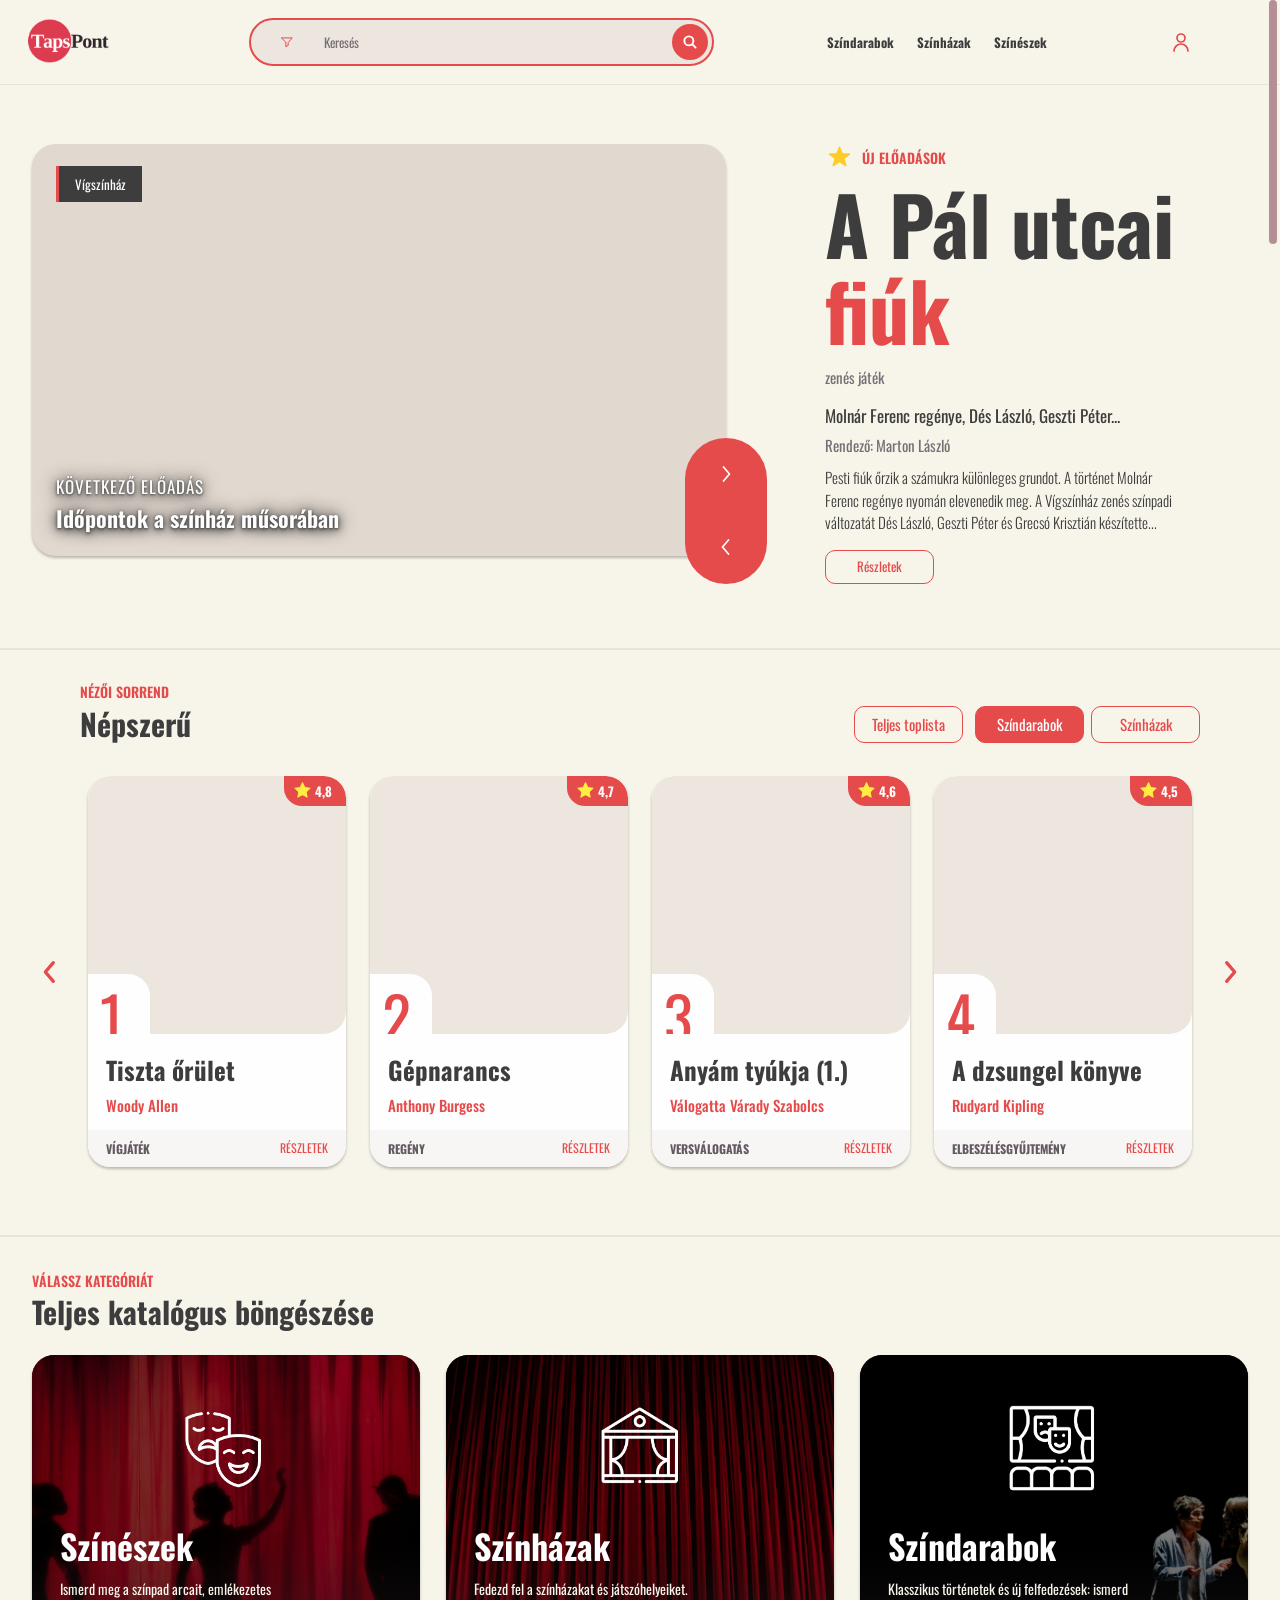
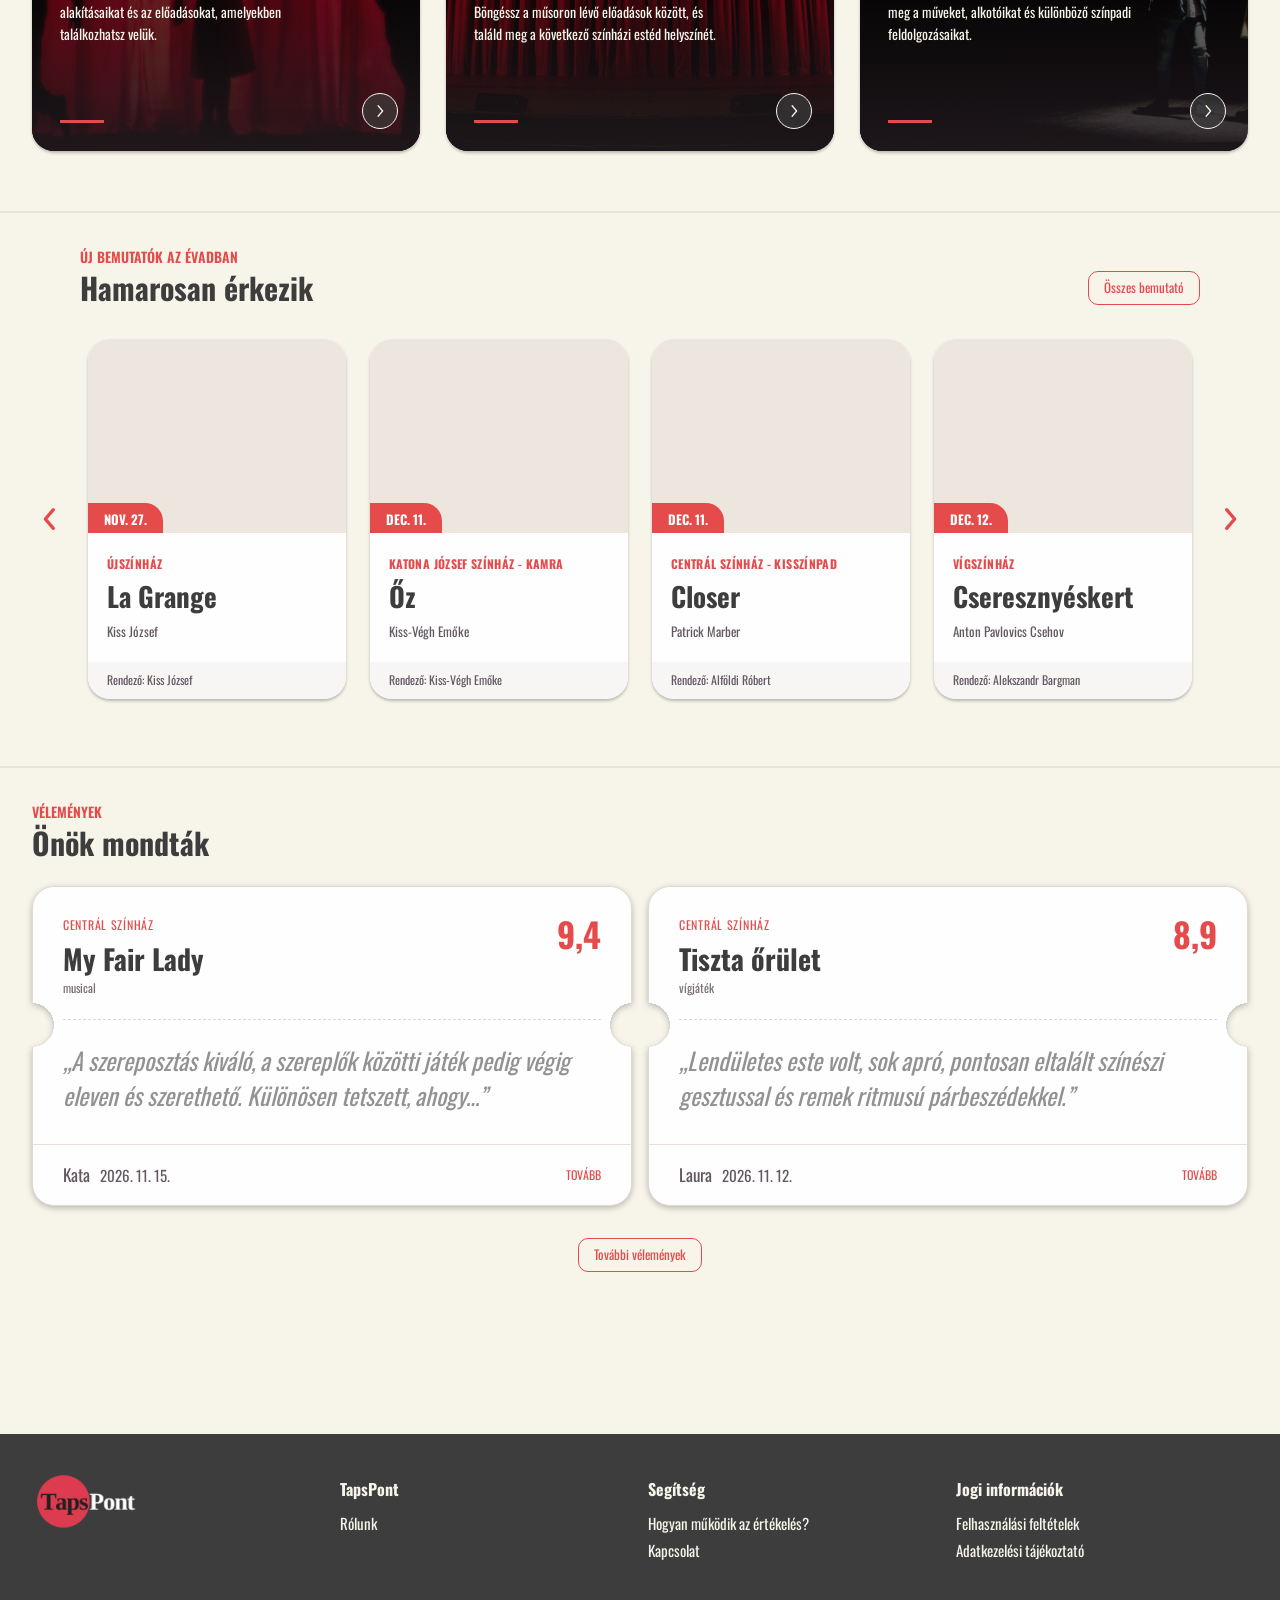
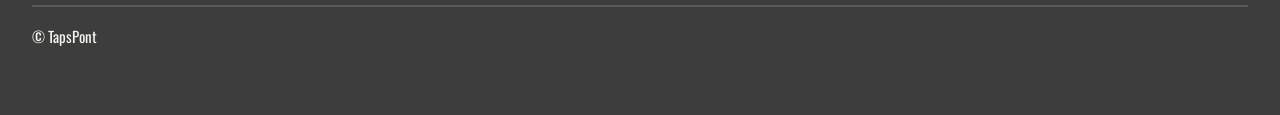
==== index.html @ 6cb2b215 "Fekvő tabletes főoldal javítása" ====
<!doctype html>
<html lang="hu">
<head>
  <link rel="icon" href="logo/favicon.ico" sizes="any">
  <meta charset="utf-8">
  <meta name="viewport" content="width=device-width, initial-scale=1">
  <title>TapsPont</title>
  <link rel="preconnect" href="https://fonts.googleapis.com">
  <link rel="preconnect" href="https://fonts.gstatic.com" crossorigin>
  <link rel="stylesheet" href="https://fonts.googleapis.com/css2?family=Overpass:wght@300;400;600;700&amp;family=Overpass+Mono:wght@300;400;500;700&amp;family=Tinos:ital,wght@0,400;0,700;1,400&amp;display=swap">
  <link rel="stylesheet" href="tapspont.css">
  <style>
    .frame { background: var(--placeholder); border: 1px solid var(--border); border-radius: 21px; }
    .frame:has(img) { overflow: hidden; }
    .frame img { display: block; width: 100%; height: 100%; object-fit: cover; }
    .rank-picture img, .hero-media .frame img { position: absolute; inset: 0; }
    .logo-frame { background: #fff; }
    .logo-frame img { object-fit: contain; padding: 12%; }
    .hero { width: min(1300px, calc(100% - 64px)); padding: clamp(28px, 4.6vw, 66px) 0 clamp(44px, 5vw, 68px); }
    .hero-grid { display: grid; grid-template-columns: minmax(0, 1.9fr) minmax(380px, 1fr); gap: clamp(54px, 7vw, 98px); align-items: start; }
    @media (min-width: 1260px) {
      .hero-grid { padding-right: 72px; }
    }
    .hero-media { position: relative; }
    .hero-media .frame { position: relative; aspect-ratio: 1.74; background: #e1d8cf; border: 0; border-radius: 24px; }
    .hero-controls { position: absolute; z-index: 1; right: 0; bottom: -28px; transform: translateX(50%); display: grid; width: clamp(54px, 6vw, 86px); border-radius: 999px; overflow: hidden; background: var(--red); }
    .hero-controls button { display: grid; place-items: center; min-height: clamp(44px, 6vw, 73px); padding: 0; border: 0; background: transparent; color: white; }
    .hero-controls button:is(:hover, :focus-visible) { background: #0002; }
    .hero-controls button:focus-visible { outline-offset: -5px; outline-color: white; }
    .feature { display: flex; align-items: flex-start; flex-direction: column; text-align: left; }
    .feature-copy-stack { display: grid; width: 100%; }
    .feature-copy { grid-area: 1 / 1; visibility: hidden; }
    .feature-copy[data-active] { visibility: visible; }
    .feature-label { color: var(--red); font-size: 15px; font-weight: 400; text-transform: uppercase; }
    .feature h1 { margin: 10px 0 16px; font: 700 80px/.98 var(--serif); overflow-wrap: anywhere; }
    .feature h1 span { display: block; color: var(--red); }
    .feature-date { margin-top: 4px; font-size: 21px; }
    .feature-author { margin: 18px 0 12px; font-size: 17px; }
    .feature .btn { margin-top: 22px; }
    main > .block { border-top: 2px solid var(--rule); padding-top: 66px; margin-top: 126px; }
    main > .block:first-child { margin-top: 0; padding-top: 34px; }
    .section-head { display: flex; align-items: center; justify-content: space-between; gap: 12px; margin-bottom: 22px; }
    .section-head h2 { color: var(--red); font: 700 30px/1.15 var(--mono); }
    .rankings .section-head { margin-bottom: 8px; }
    .ranking-meta { display: flex; align-items: center; justify-content: space-between; flex-wrap: wrap; gap: 8px 16px; margin-bottom: 12px; }
    .ranking-note { font: 300 15px/1.4 "Overpass", sans-serif; }
    .rank-controls { display: flex; flex-wrap: wrap; gap: 7px; margin-bottom: 16px; }
    .rank-controls .btn { min-height: 38px; padding-inline: 18px; color: #3D3D3D; background: transparent; font-size: 15px; }
    .rank-controls .btn:hover { background: #f9dce1; }
    .rank-controls .btn[aria-pressed="true"] { background: var(--red); color: #fff; }
    .rank-carousel, .premiere-carousel { --visible-slides: 4; --slide-gap: 24px; --slide-size: calc((100cqi - 3 * var(--slide-gap)) / 4); }
    .rank-list { list-style: none; padding: 0; }
    .listing-card { position: relative; flex: 0 0 var(--slide-size); display: flex; flex-direction: column; min-width: 0; min-height: calc(var(--slide-size) * 4 / 3 + 230px); border-radius: var(--card-radius); background: var(--white); overflow: hidden; overflow-wrap: anywhere; }
    .rank-cover { position: relative; width: 100%; aspect-ratio: 3 / 4; }
    .rank-picture { position: absolute; inset: 0; overflow: hidden; border: 0; border-radius: var(--card-radius); }
    .rank-picture.logo-frame img { bottom: auto; height: 72%; padding: 12%; }
    /* A cím hivatkozása a teljes kártyán elérhető. */
    .listing-card .listing-title a::after { content: ""; position: absolute; inset: 0; z-index: 1; border-radius: inherit; }
    .listing-card .listing-detail { position: relative; z-index: 2; }
    .rank-carousel .slide-viewport, .premiere-carousel .slide-viewport { padding: 8px; }
    .listing-card:focus-within { outline: 2px solid var(--ink); outline-offset: -3px; }
    @media (prefers-reduced-motion: no-preference) {
      .listing-card { transition: transform 180ms ease; }
      .listing-card:focus-within { transform: scale(1.02); }
      .listing-card .frame img { transition: transform 800ms cubic-bezier(.2,.65,.3,1); }
      .listing-card:focus-within .frame img { transform: scale(1.04); }
    }
    @media (hover: hover) and (pointer: fine) and (prefers-reduced-motion: no-preference) {
      .listing-card:hover { transform: scale(1.02); }
      .listing-card:hover .frame img { transform: scale(1.04); }
    }
    .rank-card .order { position: absolute; bottom: 0; left: 0; display: grid; align-items: end; min-width: 92px; height: 90px; padding-inline: 12px; border-radius: 0 var(--card-radius) 0 0; background: var(--white); color: var(--red); font: 300 90px/1 var(--mono); }
    .rank-card .order-value { text-box: trim-both cap alphabetic; }
    @supports not (text-box: trim-both cap alphabetic) {
      .rank-card .order-value { transform: translateY(.22em); }
    }
    .listing-data { display: flex; flex-direction: column; flex: 1; gap: 4px; padding: 12px 17px 20px; }
    .listing-title { margin: 0 0 10px; font: 700 25px/1.12 var(--serif); }
    .listing-primary { color: var(--red); font: 700 15px/1.35 var(--mono); }
    .listing-secondary { color: var(--muted); font: 500 14px/1.4 var(--mono); }
    .listing-category { margin-top: auto; padding-top: 19px; color: var(--muted); font: 700 12px/1.3 var(--mono); text-transform: uppercase; }
    .review strong { font-size: 17px; line-height: 1.2; display: block; }
    .rank-card { min-height: 0; }
    .rank-card .rank-cover { aspect-ratio: 1; }
    .rank-card .listing-data { flex: none; padding-bottom: 16px; }
    .rank-card .listing-category { margin-top: 4px; padding-top: 0; }
    .rank-card .listing-secondary:empty { display: none; }
    .rank-carousel, .premiere-carousel { position: relative; }
    .side-navigation button { position: absolute; top: 50%; transform: translateY(-50%); z-index: 1; border: 0; background: transparent; color: var(--red); }
    .side-navigation .icon { width: 32px; height: 32px; }
    .side-navigation button:hover { color: var(--ink); }
    .side-navigation [data-slide="-1"] { right: calc(100% + 12px); }
    .side-navigation [data-slide="1"] { left: calc(100% + 12px); }
    @media (max-width: 1340px) {
      .rank-carousel, .premiere-carousel { padding-inline: 48px; }
      .side-navigation [data-slide="-1"] { left: 0; right: auto; }
      .side-navigation [data-slide="1"] { right: 0; left: auto; }
      .side-navigation button { width: 36px; height: 36px; }
    }
    .review-grid { display: grid; grid-template-columns: repeat(2, minmax(0, 1fr)); gap: 16px; }
    .review { display: grid; grid-template-columns: auto minmax(0, 1fr); align-items: start; gap: 20px; min-height: 128px; padding: 20px; }
    .review-avatar { width: clamp(42px, 5vw, 68px); aspect-ratio: 1; border-radius: 50%; }
    .review blockquote { margin: 0 0 16px; color: var(--ink); font: 700 25px/1.25 var(--serif); }
    .review strong { margin-bottom: 4px; }
    .review .text-link { display: inline-block; margin-top: 8px; }
    .review-more { display: flex; justify-content: center; margin-top: 20px; }
    .review-more[hidden] { display: none; }

    .premiere .listing-title { margin: 0 0 2px; font: 700 21px/1.2 var(--serif); }
    .topic-tiles { display: grid; grid-template-columns: repeat(3, minmax(0, 264px)); justify-content: center; gap: clamp(12px, 2vw, 28px); }
    .topic-tile { position: relative; display: flex; flex-direction: column; align-items: center; gap: 10px; min-width: 0; aspect-ratio: 1; padding: clamp(16px, 2.1vw, 28px) clamp(16px, 2.4vw, 32px); border-radius: 22px; background: var(--white); }
    .topic-tile:is(:hover, :focus-visible) { border-color: var(--red); text-decoration: none; }
    .topic-tile .topic-icon { flex: 0 0 auto; width: clamp(66px, 8vw, 110px); aspect-ratio: 1; object-fit: contain; filter: url(#topic-icon-red); }
    .topic-tile-label { text-align: center; font: 700 clamp(18px, 2vw, 24px)/1.2 var(--serif); }
    .topic-tile-description { align-self: stretch; color: var(--muted); font: 400 clamp(12px, 1.25vw, 14px)/1.4 var(--mono); }
    .topic-tile .topic-arrow { position: absolute; top: 14px; right: 14px; width: 24px; height: 24px; color: var(--red); }
    .filter-menu { position: fixed; inset: 0; margin: auto; width: min(490px, calc(100vw - 28px)); max-height: calc(100dvh - 28px); overflow: auto; padding: 22px; border: 1px solid var(--border); border-radius: var(--card-radius); background: var(--paper); color: var(--ink); box-shadow: 0 10px 36px #3D3D3D33; }
    .filter-menu::backdrop { background: #3D3D3D45; }
    .filter-menu h2 { margin-bottom: 16px; color: var(--red); font: 700 23px/1.2 var(--mono); }
    .filter-menu fieldset { margin: 0 0 15px; padding: 0; border: 0; }
    .filter-menu legend { padding: 0; margin-bottom: 8px; font-weight: 700; }
    .filter-options { display: flex; gap: 8px; flex-wrap: wrap; }
    .filter-options label { display: flex; align-items: center; gap: 5px; font-size: 13px; }
    .filter-menu input[type="radio"] { accent-color: var(--red); }
    .filter-fields { display: grid; grid-template-columns: repeat(2, minmax(0, 1fr)); gap: 12px; }
    .filter-fields label { display: grid; gap: 5px; font-size: 13px; }
    .filter-fields :is(select, input) { min-width: 0; width: 100%; padding: 8px; font: inherit; border: 1px solid var(--border); border-radius: 8px; background: var(--white); }
    .filter-actions { display: flex; flex-wrap: wrap; justify-content: flex-end; gap: 8px; margin-top: 16px; }
    .slide-viewport { container-type: inline-size; overflow: hidden; }
    .slide-track { display: flex; gap: var(--slide-gap); }
    .premiere { min-height: 0; }
    .premiere .frame { width: 100%; aspect-ratio: 4 / 5; border: 0; border-radius: 0; }
    .premiere .listing-data { gap: 0; padding: 13px; }
    .premiere :is(.listing-primary, .listing-secondary, .listing-category) { font: 400 14px/1.4 var(--mono); }
    .premiere .listing-category { margin-top: 0; padding-top: 0; text-transform: none; }
    .entry-list { list-style: none; margin: 0; padding: 0; }
    .entry-list li { display: grid; grid-template-columns: 68px minmax(0, 1fr); align-items: center; gap: 12px; padding: 10px 0; border-bottom: 1px solid var(--rule); }
    .entry-list .frame { height: 56px; border-radius: 10px; }
    .entry-list .muted { display: block; }
    @media (max-width: 960px) {
      .rank-carousel, .premiere-carousel { --visible-slides: 2; --slide-gap: 16px; --slide-size: calc((100cqi - var(--slide-gap)) / 2); }
      .rank-carousel { padding-inline: 0; }
      .rank-carousel .side-navigation { display: none; }
      .rank-carousel .slide-viewport { overflow-x: auto; scroll-snap-type: x mandatory; }
      .rank-card { scroll-snap-align: start; }
    }
    @media (max-width: 800px) {
      .hero-grid { grid-template-columns: 1fr; gap: 36px; }
      .hero-controls { right: 16px; transform: none; }
    }
    @media (max-width: 540px) {
      .hero { padding-top: 22px; }
      .section-head { flex-wrap: wrap; }
      .rank-carousel, .premiere-carousel { --visible-slides: 1; --slide-size: 100cqi; }
      .rank-controls .btn { padding-inline: 11px; }
      .review-grid { grid-template-columns: 1fr; gap: 14px; }
      .premiere-carousel { padding-inline: 38px; }
      .premiere-carousel .side-navigation button { width: 32px; height: 32px; }
    }
    @media (max-width: 660px) {
      .topic-tiles { grid-template-columns: repeat(2, minmax(0, 264px)); }
    }
    @media (max-width: 440px) {
      .topic-tiles { grid-template-columns: minmax(0, 264px); }
    }
  </style>
  <link rel="stylesheet" href="fooldal-finomitas.css">
  <link rel="stylesheet" href="mobil.css">
  <link rel="stylesheet" href="finomitasok.css">
  <link rel="stylesheet" href="https://fonts.googleapis.com/css2?family=Oswald:wght@300;400;500;600;700&amp;display=swap">
  <link rel="stylesheet" href="egyseg.css">
  <style>
    /* Főoldali gombok: a Figma-minta 109 × 34-es, 10 px-es sarkú vezérlője. */
    .btn, .rankings .ranking-tools .btn {
      box-sizing: border-box;
      min-width: 109px;
      min-height: 34px;
      padding: 0 15px;
      border: 1px solid #E54B4B;
      border-radius: 10px !important;
      background: transparent;
      color: #E54B4B;
      line-height: 1.2;
    }
    .btn:is(:hover, :focus-visible), .rankings .ranking-tools .btn:is(:hover, :focus-visible) {
      background: #E54B4B;
      color: #fff;
      text-decoration: none;
    }
    .btn.account-primary, .rankings .ranking-tools .btn[aria-pressed="true"] {
      background: #E54B4B;
      border-color: #E54B4B;
      color: #fff;
    }
    .btn:focus-visible, .icon-button:focus-visible { outline: 2px solid #E54B4B; outline-offset: 3px; }
    .icon-button, .tp-top, .tp-close {
      min-width: 34px !important;
      border-radius: 10px !important;
    }
    /* A Figma szerinti két félből álló, kapszula alakú hero-lapozó. */
    .hero-controls {
      width: 82px;
      height: 146px;
      grid-template-rows: repeat(2, 1fr);
      border-radius: 999px !important;
      background: #E54B4B;
    }
    .hero-controls button {
      width: 100%;
      min-width: 0 !important;
      min-height: 0;
      height: 73px;
      border-radius: 0 !important;
      background: transparent;
    }
    .hero-controls button:is(:hover, :focus-visible) { background: transparent; }
    .hero-controls button:active { background: #E54B4B; }
    .hero-controls button:active { transform: none; }
    /* A Figma csillaga; a pontszám a csillag közepén áll. */
    .rank-rating {
      width: max-content;
      min-width: 43px;
      height: 21px;
      background: var(--red);
    }
    .feature-label { display: flex; align-items: center; }
    .feature-label .feature-star {
      display: inline-block;
      flex: 0 0 29px;
      width: 29px;
      height: 28px;
      margin-right: 8px;
      background: center / 100% 100% no-repeat url("data:image/svg+xml,%3Csvg xmlns='http://www.w3.org/2000/svg' viewBox='0 0 29 28'%3E%3Cpath d='M14.5 3.4 L17.2 10.1 H24.4 L18.6 14.5 L20.8 21.5 L14.5 17.3 L8.2 21.5 L10.4 14.5 L4.6 10.1 H11.8 Z' fill='%23FECC28' stroke='%23FECC28' stroke-width='1.6' stroke-linejoin='round'/%3E%3C/svg%3E");
    }
    .rank-rating {
      position: absolute;
      top: 22px;
      right: 12px;
      display: flex;
      align-items: center;
      justify-content: flex-end;
      padding: 0 7px 0 18px;
      border: 0;
      border-radius: 0 9px 9px 9px;
      box-shadow: 0 1px 1px rgba(0, 0, 0, .25);
      color: #fff;
      font: 500 18px/1 "Oswald", sans-serif;
    }
    .rank-rating::before {
      content: '';
      position: absolute;
      left: -16px;
      top: 50%;
      width: 32px;
      height: 32px;
      transform: translateY(-50%);
      background: center / contain no-repeat url("data:image/svg+xml,%3Csvg xmlns='http://www.w3.org/2000/svg' viewBox='0 0 60 58'%3E%3Cpath d='M30 4 L37.2 19.4 L54.2 21.6 L41.8 33.4 L44.8 50.4 L30 42.1 L15.2 50.4 L18.2 33.4 L5.8 21.6 L22.8 19.4 Z' fill='%23FEEE3F' stroke='%23FEEE3F' stroke-width='3.5' stroke-linejoin='round'/%3E%3C/svg%3E");
      filter: drop-shadow(0 1px 1px rgba(0, 0, 0, .25));
    }
    .rank-rating > span:first-child { display: none; }
    .rank-rating .rating-value { position: relative; z-index: 1; }
    .rank-rating small { position: absolute; top: 100%; right: 0; padding: 1px 3px; border-radius: 3px; background: #fff; font-size: 9px; }
    .hero-date > span { font-size: 17px; }
    .hero-date p { font-size: 22px; }
    .rankings .ranking-tools .btn { display: inline-flex; align-items: center; justify-content: center; padding: 10px 15px; text-align: center; line-height: 1; }
    .section-subtitle { font-weight: 600; }
    .review-source { font-size: 17px; }
    .review-date { font-size: 15px; }
    .review-more { margin-top: 32px; }
    .rank-card .listing-foot, .rank-card.is-theatre .listing-foot {
      margin: auto -18px -10px;
      padding: 10px 18px;
      border: 0;
      background: #f8f6f4;
    }
    .premiere .listing-foot { margin: auto -19px -18px; padding: 10px 19px; border: 0; background: #f8f6f4; }
    .review-foot { width: auto; align-self: stretch; margin: auto -30px -30px; padding: 18px 30px; border: 0; border-top: 1px solid var(--rule); background: transparent; }
    .search-field .search-submit { width: 36px; height: 36px; min-width: 36px !important; border-radius: 50% !important; }
    .profile-trigger { border: 0; }
    #login-popover .field input:not([type="checkbox"]) { border-radius: 10px; }
    #login-popover .checkbox { font-size: 14px; }
    /* A naptár a képernyő közepén jelenik meg, nem a szűrő görgethető részében. */
    #search-filters .tp-calendar {
      position: fixed;
      inset: 50% auto auto 50%;
      transform: translate(-50%, -50%);
      width: min(320px, calc(100vw - 32px));
      padding: 12px;
      z-index: 100;
    }
    #search-filters .tp-calendar-head { margin-bottom: 4px; }
    #search-filters .tp-calendar-grid { gap: 1px; }
    #search-filters .tp-calendar-grid button { min-height: 0; height: clamp(20px, calc((100dvh - 115px) / 7), 36px); }
    #search-filters .tp-weekday { padding-block: 3px; }
    #search-filters .tp-calendar-clear { margin-top: 4px; }
    main > .block { position: relative; border-top: 0; }
    main > .block::before {
      content: '';
      position: absolute;
      top: 0;
      left: 50%;
      width: 100dvw;
      height: 2px;
      transform: translateX(-50%);
      background: var(--rule);
    }
    /* A korábbi Figma-főoldal 84:531 jelű logója. */
    .brand.figma-brand { position: relative; display: block; flex-shrink: 0; height: 52px; text-decoration: none; }
    .site-header .brand.figma-brand { flex-basis: 111px; width: 111px; }
    .figma-brand::before { content: none; }
    .figma-brand img { display: block; width: 100%; height: 100%; object-fit: contain; object-position: left center; }
    .figma-brand span { position: absolute; top: 12px; white-space: nowrap; font: 700 28px/28px Tinos, 'Times New Roman', serif !important; letter-spacing: -1.12px; }
    .figma-brand .figma-taps { left: 4px; color: #fff; }
    .figma-brand .figma-pont { left: 52px; color: #30262c; }
    .footer-nav .figma-brand { height: 60px; }
    .footer-nav .figma-brand .figma-taps { color: #30262c; }
    .footer-nav .figma-brand .figma-pont { color: #fff; }
    .feature h1 { margin: 8px 0 14px; line-height: 1.08; }
    .feature-author { margin: 16px 0 8px; line-height: 1.4; }
    .feature-director { line-height: 1.4; }
    .feature-description { margin-top: 10px; font-family: 'Oswald', sans-serif; font-weight: 300; line-height: 1.5; }
    .feature .btn { margin-top: 16px; }
    .rank-rating {
      top: -2px; right: -2px; min-width: 0; height: auto; min-height: 32px;
      padding: 8px 16px 5px 31px; gap: 0;
      border-radius: 0 0 0 18px; background: var(--red); box-shadow: none;
      color: var(--white); font: 700 13px/1 var(--mono);
    }
    .rank-rating::before { left: 9px; width: 19px; height: 19px; filter: none; }
    .rank-cover { border-radius: var(--card-radius) var(--card-radius) var(--card-radius) 0; }
    .rank-picture { border-radius: var(--card-radius) 0 var(--card-radius) 0; }
    .rank-cover { overflow: hidden; }
    .rank-card .order-value { position: relative; top: -1px; }
    @media (min-width: 801px) {
      .hero-grid { grid-template-columns: minmax(0, 2fr) minmax(0, 1fr); gap: clamp(54px, 7vw, 98px); align-items: stretch; }
      .hero-media { min-width: 0; aspect-ratio: 1.74; }
      .hero-media .frame { position: absolute; inset: 0 72px 28px 0; width: auto; height: auto; aspect-ratio: auto; }
      .hero-controls { right: 72px; bottom: 0; }
      .feature-actions { margin-top: auto; }
    }
    /* Tableten a kép és a szöveg egymás alatt marad, átfedés nélkül. */
    @media (min-width: 601px) and (max-width: 1100px) {
      .hero-grid { grid-template-columns: minmax(0, 1fr); gap: 36px; padding-right: 0; align-items: start; }
      .hero-media { width: 100%; min-width: 0; aspect-ratio: auto; }
      .hero-media .frame { position: relative; inset: auto; width: 100%; height: auto; aspect-ratio: 1.74; overflow: hidden; }
      .hero-controls { right: 0; bottom: -18px; transform: none; width: 64px; min-width: 64px; height: 112px; }
      .hero-controls button { height: 56px; }
      .feature, .feature-copy-stack, .feature-copy { min-width: 0; }
      .feature h1 { font-size: clamp(48px, 7vw, 68px); }
    }
    /* A nagyobb, fekvő tabletek is kényelmes, egymás alatti heroelrendezést kapnak. */
    @media (min-width: 601px) and (max-width: 1366px) and (pointer: coarse) {
      .hero-grid { grid-template-columns: minmax(0, 1fr); gap: 36px; padding-right: 0; align-items: start; }
      .hero-media { width: 100%; min-width: 0; aspect-ratio: auto; }
      .hero-media .frame { position: relative; inset: auto; width: 100%; height: auto; aspect-ratio: 1.74; overflow: hidden; }
      .hero-controls { right: 0; bottom: -18px; transform: none; width: 64px; min-width: 64px; height: 112px; }
      .hero-controls button { height: 56px; }
      .feature, .feature-copy-stack, .feature-copy { min-width: 0; }
      .feature h1 { font-size: clamp(48px, 7vw, 68px); }
    }
    .topic-tile, .topic-tile:is(:hover, :focus-visible) { border: 0; }
    .topic-tile:focus-visible { outline: 2px solid var(--ink); outline-offset: 3px; }
    @media (prefers-reduced-motion: no-preference) {
      .rank-carousel.is-revealed .rank-card { animation: topic-arrive 650ms cubic-bezier(.2,.65,.3,1) backwards; }
      .rank-carousel.is-revealed .rank-card:nth-child(2) { animation-delay: 60ms; }
      .rank-carousel.is-revealed .rank-card:nth-child(3) { animation-delay: 120ms; }
      .rank-carousel.is-revealed .rank-card:nth-child(4) { animation-delay: 180ms; }
    }
    .listing-category, .listing-secondary, .premiere-director, .review-foot .muted { color: #625961; }
    @media (max-width: 600px) {
      .hero-controls { width: 56px; min-width: 56px; height: 100px; right: 0; bottom: -18px; transform: none; }
      .hero-controls button { height: 50px; }
    }
    @media (max-width: 960px) {
      .rank-carousel .slide-viewport { scrollbar-width: none; -ms-overflow-style: none; }
      .rank-carousel .slide-viewport::-webkit-scrollbar { display: none; }
    }
    @media (max-width: 800px) { .review-foot { margin-inline: -24px; margin-bottom: -24px; padding-inline: 24px; } }
    @media (max-width: 540px) { .hero-date > span { font-size: 15px; } .hero-date p { font-size: 19px; } }
  </style>
  <script src="popover-fallback.js"></script>
</head>
<body>
  <svg width="0" height="0" aria-hidden="true" style="position:absolute">
    <filter id="topic-icon-red" color-interpolation-filters="sRGB">
      <feColorMatrix in="SourceGraphic" type="matrix" values="0 0 0 0 0  0 0 0 0 0  0 0 0 0 0  -.224 -.752 -.076 0 1" result="ink-mask"/>
      <feComposite in="ink-mask" in2="SourceAlpha" operator="in" result="clipped-ink"/>
      <feFlood flood-color="var(--red)" result="brand-color"/>
      <feComposite in="brand-color" in2="clipped-ink" operator="in"/>
    </filter>
    <filter id="topic-icon-white" color-interpolation-filters="sRGB">
      <feColorMatrix in="SourceGraphic" type="matrix" values="0 0 0 0 0  0 0 0 0 0  0 0 0 0 0  -.224 -.752 -.076 0 1" result="ink-mask"/>
      <feComposite in="ink-mask" in2="SourceAlpha" operator="in" result="clipped-ink"/>
      <feFlood flood-color="var(--white)" result="brand-color"/>
      <feComposite in="brand-color" in2="clipped-ink" operator="in"/>
    </filter>
    <symbol id="brand-wordmark" viewBox="0 0 416 224">
      <circle cx="112" cy="112" r="112" fill="var(--red)"/>
      <g font-family="Arial, sans-serif" font-weight="700" font-size="102">
        <text x="26" y="154" fill="var(--brand-taps)" textLength="196" lengthAdjust="spacingAndGlyphs">Taps</text>
        <text x="221" y="154" fill="var(--brand-pont)" textLength="194" lengthAdjust="spacingAndGlyphs">Pont</text>
      </g>
    </symbol>
    <symbol id="icon-user" viewBox="0 0 24 24"><circle cx="12" cy="8" r="4"/><path d="M5 21a7 7 0 0 1 14 0"/></symbol>
    <symbol id="icon-eye" viewBox="0 0 24 24">
      <path d="M2 12s3.6-6 10-6 10 6 10 6-3.6 6-10 6-10-6-10-6Z"/><circle cx="12" cy="12" r="2.5"/>
    </symbol>
    <symbol id="icon-eye-off" viewBox="0 0 24 24">
      <path d="m3 3 18 18M10 6.2c.6-.1 1.3-.2 2-.2 6.4 0 10 6 10 6a15 15 0 0 1-2.4 2.8M6.3 7.6A17 17 0 0 0 2 12s3.6 6 10 6c1.6 0 3.1-.4 4.4-1"/>
    </symbol>
    <symbol id="icon-prev" viewBox="0 0 24 24"><path d="m14.5 5-6 7 6 7"/></symbol>
    <symbol id="icon-next" viewBox="0 0 24 24"><path d="m9.5 5 6 7-6 7"/></symbol>
    <symbol id="icon-filter" viewBox="0 0 24 24"><path d="M3 5h18l-7 8v5l-4 2v-7Z"/></symbol>
    <symbol id="icon-search" viewBox="0 0 24 24"><circle cx="10.5" cy="10.5" r="6"/><path d="m15 15 4.5 4.5"/></symbol>
  </svg>
  <div class="top" id="felfedezes">
    <header class="site-header">
      <div class="header-inner">
        <a href="#felfedezes" class="brand figma-brand" aria-label="TapsPont"><img src="logo/TapsPont_Logo.png" alt=""></a>
        <form class="search" role="search">
          <div class="search-field">
            <div class="search-category">
              <button type="button" class="category-toggle" id="filter-toggle" popovertarget="search-filters" aria-label="Keresési szűrők" title="Keresési szűrők">
                <svg class="icon" aria-hidden="true"><use href="#icon-filter"/></svg>
              </button>
              <div class="filter-menu" id="search-filters" popover role="dialog" aria-labelledby="filter-title">
                <h2 id="filter-title">Keresési szűrők</h2>
                <fieldset>
                  <legend>Találat típusa</legend>
                  <div class="filter-options">
                  <label><input type="radio" name="category" value="" checked>Mind</label>
                  <label><input type="radio" name="category" value="works">Mű</label>
                  <label><input type="radio" name="category" value="productions">Produkció</label>
                  <label><input type="radio" name="category" value="theatres">Színház</label>
                  <label><input type="radio" name="category" value="artists">Művész</label>
                  <label><input type="radio" name="category" value="venues">Játszóhely</label>
                  <label><input type="radio" name="category" value="sessions">Előadásalkalom</label>
                  </div>
                </fieldset>
                <div class="filter-fields">
                  <label>Színház<select name="theatre"><option value="">Bármelyik</option></select></label>
                  <label>Műfaj<select name="genre"><option value="">Bármelyik</option></select></label>
                  <label>Első dátum<input name="from" type="date"></label>
                  <label>Utolsó dátum<input name="until" type="date"></label>
                </div>
                <div class="filter-actions">
                  <button type="button" class="btn btn-outline" id="clear-filters">Szűrők törlése</button>
                  <button type="submit" class="btn btn-outline">Találatok mutatása</button>
                </div>
              </div>
            </div>
            <input type="search" name="query" aria-label="Keresés" placeholder="Keresés">
            <button type="submit" class="icon-button arrow search-submit" aria-label="Keresés"><svg class="icon" aria-hidden="true"><use href="#icon-search"/></svg></button>
          </div>
        </form>
        <nav class="site-nav" aria-label="Főmenü">
          <a href="temak.html?tema=szindarabok">Színdarabok</a>
          <a href="temak.html?tema=szinhazak">Színházak</a>
          <a href="temak.html?tema=szineszek">Színészek</a>

        </nav>
        <button type="button" class="icon-button profile profile-trigger" data-profile-avatar
                popovertarget="login-popover" aria-label="Profil / Belépés">
          <svg class="icon" aria-hidden="true"><use href="#icon-user"/></svg>
        </button>
      </div>
      <section class="card login-popover" id="login-popover" popover aria-labelledby="login-popover-title">
        <h2 id="login-popover-title">Bejelentkezés</h2>
        <form class="account-form" id="login-form" method="post" novalidate>
          <div class="field">
            <label for="login-username">Felhasználónév</label>
            <input id="login-username" type="text" name="username" autocomplete="username" maxlength="40" required aria-describedby="login-username-error" autocapitalize="none" spellcheck="false">
            <p class="error" id="login-username-error" hidden></p>
          </div>
          <div class="field">
            <label for="login-password">Jelszó</label>
            <div class="password-control">
              <input id="login-password" type="password" name="password" autocomplete="current-password" maxlength="128" required aria-describedby="login-password-error">
              <button type="button" class="icon-button password-toggle" aria-controls="login-password" aria-label="Jelszó megjelenítése">
                <svg class="icon" aria-hidden="true"><use href="#icon-eye-off"/></svg>
              </button>
            </div>
            <p class="error" id="login-password-error" hidden></p>
          </div>
          <button type="button" class="password-help" id="password-help" aria-controls="password-help-message">Elfelejtetted a jelszavad?</button>
          <p class="error" id="password-help-message" role="status" hidden></p>
          <label class="checkbox"><input id="login-remember" type="checkbox">Emlékezz rám</label>
          <p class="error" id="login-error" role="alert" hidden></p>
          <button class="btn account-primary" type="submit">Bejelentkezés</button>
        </form>
        <div class="login-register">
          <p>Még nincs fiókod?</p>
          <a class="btn btn-outline" href="belepes.html">Regisztrálok</a>
        </div>
      </section>
    </header>

    <section class="hero wrap" aria-label="Új előadások">
      <div class="hero-grid">
        <div class="hero-media">
          <div class="frame" id="featured-image">
            <span class="hero-venue" id="featured-venue"><span class="hero-venue-name"></span></span>
            <div class="hero-date"><span>Következő előadás</span><p id="featured-date"></p></div>
          </div>
          <div class="hero-controls" role="group" aria-label="Új előadások lapozása">
            <button type="button" id="next" aria-label="Következő új előadás"><svg class="icon" aria-hidden="true"><use href="#icon-next"/></svg></button>
            <button type="button" id="previous" aria-label="Előző új előadás"><svg class="icon" aria-hidden="true"><use href="#icon-prev"/></svg></button>
          </div>
        </div>
        <article class="feature">
          <div class="feature-copy-stack"></div>
          <div class="feature-actions">
            <a class="btn btn-outline" id="featured-detail">Részletek</a>
          </div>
        </article>
      </div>
      <output class="sr-only" id="slide-position" aria-label="Új előadás sorszáma">01 / 03</output>
    </section>
  </div>

  <main class="wrap">
    <section class="block rankings" id="toplistak">
        <div class="ranking-meta"><p class="section-subtitle">Nézői sorrend</p></div>
        <div class="section-head ranking-heading"><h2>Népszerű</h2>
        <div class="ranking-tools"><a class="btn btn-outline" href="toplista.html">Teljes toplista</a>
          <div class="rank-controls" role="group" aria-label="Toplista kategóriája">
          <button type="button" class="btn" aria-pressed="true">Színdarabok</button>
          <button type="button" class="btn" aria-pressed="false">Színházak</button>
          </div>
        </div>
        </div>
        <div class="rank-carousel" data-carousel role="group" aria-label="Népszerű találatok">
          <div class="slide-viewport"><ol class="rank-list slide-track"></ol></div>
          <div class="side-navigation">
            <button type="button" class="icon-button arrow" data-slide="-1" aria-label="Előző helyezett"><svg class="icon" aria-hidden="true"><use href="#icon-prev"/></svg></button>
            <button type="button" class="icon-button arrow" data-slide="1" aria-label="Következő helyezett"><svg class="icon" aria-hidden="true"><use href="#icon-next"/></svg></button>
          </div>
        </div>
    </section>

    <nav class="block topic-tiles" aria-label="Színházi témák">
      <div class="topic-heading"><p class="section-subtitle">Válassz kategóriát</p><h2>Teljes katalógus böngészése</h2></div>
      <a class="card topic-tile" href="temak.html?tema=szineszek">
        <span class="topic-icon-wrap"><img class="topic-icon" src="topic-icons/actors.png" alt=""></span>
        <span class="topic-tile-label">Színészek</span>
        <span class="topic-tile-description">Ismerd meg a színpad arcait, emlékezetes alakításaikat és az előadásokat, amelyekben találkozhatsz velük.</span>
        <svg class="icon topic-arrow" aria-hidden="true"><use href="#icon-next"/></svg>
      </a>
      <a class="card topic-tile" href="temak.html?tema=szinhazak">
        <span class="topic-icon-wrap"><img class="topic-icon" src="topic-icons/theatres.png" alt=""></span>
        <span class="topic-tile-label">Színházak</span>
        <span class="topic-tile-description">Fedezd fel a színházakat és játszóhelyeiket. Böngéssz a műsoron lévő előadások között, és találd meg a következő színházi estéd helyszínét.</span>
        <svg class="icon topic-arrow" aria-hidden="true"><use href="#icon-next"/></svg>
      </a>
      <a class="card topic-tile" href="temak.html?tema=szindarabok">
        <span class="topic-icon-wrap"><img class="topic-icon" src="topic-icons/plays.png" alt=""></span>
        <span class="topic-tile-label">Színdarabok</span>
        <span class="topic-tile-description">Klasszikus történetek és új felfedezések: ismerd meg a műveket, alkotóikat és különböző színpadi feldolgozásaikat.</span>
        <svg class="icon topic-arrow" aria-hidden="true"><use href="#icon-next"/></svg>
      </a>
    </nav>

    <section class="block" id="bemutatok">
      <div class="premiere-heading"><p class="section-subtitle">Új bemutatók az évadban</p><div class="section-head"><h2>Hamarosan érkezik</h2><a class="btn btn-outline" href="#bemutatok" data-list="Bemutatók">Összes bemutató</a></div></div>
      <div class="premiere-carousel" data-carousel role="group" aria-label="Bemutatók lapozása">
        <div class="slide-viewport"><div class="premiere-grid slide-track"></div></div>
        <div class="side-navigation">
          <button type="button" class="icon-button arrow" data-slide="-1" aria-label="Előző bemutató"><svg class="icon" aria-hidden="true"><use href="#icon-prev"/></svg></button>
          <button type="button" class="icon-button arrow" data-slide="1" aria-label="Következő bemutató"><svg class="icon" aria-hidden="true"><use href="#icon-next"/></svg></button>
        </div>
      </div>
    </section>

    <section class="block" id="velemenyek">
      <p class="section-subtitle">Vélemények</p><div class="section-head"><h2>Önök mondták</h2></div>
      <div class="review-grid" id="recent-review-list"></div>
      <div class="review-more">
        <button type="button" class="btn btn-outline" aria-controls="recent-review-list">További vélemények</button>
      </div>
    </section>
  </main>

  <footer class="site-footer">
    <div class="wrap">
      <nav class="footer-nav" aria-label="Lábléc">
        <a class="brand figma-brand" href="#felfedezes" aria-label="TapsPont"><img src="logo/TapsPont_Logo_invers.png" alt=""></a>
        <div><strong>TapsPont</strong><a href="#rolunk" data-info="Rólunk">Rólunk</a></div>
        <div><strong>Segítség</strong><a href="#ertekeles" data-info="Hogyan működik az értékelés?">Hogyan működik az értékelés?</a><a href="#kapcsolat" data-info="Kapcsolat">Kapcsolat</a></div>
        <div><strong>Jogi információk</strong><a href="#felhasznalas" data-info="Felhasználási feltételek">Felhasználási feltételek</a><a href="#adatkezeles" data-info="Adatkezelési tájékoztató">Adatkezelési tájékoztató</a></div>
      </nav>
      <p class="copyright">© TapsPont</p>
    </div>
  </footer>

  <dialog class="card" aria-labelledby="panel-title">
    <h2 id="panel-title"></h2>
    <div id="panel-content"></div>

  </dialog>

  <template id="review-template">
    <article class="card review">
      <header class="review-head">
        <div><p class="review-venue"></p><h3 class="review-title"></h3><p class="muted review-kind"></p></div>
        <span class="review-score" aria-label="Még nincs pontszám">—</span>
      </header>
      <blockquote></blockquote>
      <footer class="review-foot"><span class="review-byline"><span class="review-source muted">Nézői vélemény</span><time class="review-date muted"></time></span><a class="text-link">TOVÁBB</a></footer>
    </article>
  </template>
  <template id="feature-copy-template">
    <div class="feature-copy">
      <p class="feature-label section-subtitle"><span class="feature-star" aria-hidden="true"></span> Új előadások</p>
      <h1></h1>
      <p class="muted feature-meta"></p>
      <p class="feature-author"></p>
      <p class="muted feature-director"></p>
      <p class="feature-description"></p>
    </div>
  </template>
  <template id="rank-template">
    <li class="rank-card listing-card">
      <div class="rank-cover"><div class="frame rank-picture"></div><span class="order"><span class="order-value"></span></span><span class="rank-rating" aria-label="Még nincs összesített értékelés"><span aria-hidden="true">★</span> <span class="rating-value">—</span></span></div>
      <div class="listing-data">
        <h3 class="listing-title"><a></a></h3>
        <div class="listing-address"><p class="listing-primary"></p><p class="listing-secondary"></p></div>
        <div class="listing-foot"><p class="listing-category"></p><a class="listing-detail text-link">RÉSZLETEK</a></div>
      </div>
    </li>
  </template>
  <template id="premiere-template">
    <article class="premiere listing-card">
      <div class="premiere-cover"><div class="frame" aria-hidden="true"></div><time class="premiere-date"></time></div>
      <div class="listing-data">
        <p class="listing-primary"></p>
        <h3 class="listing-title"><a></a></h3>
        <p class="listing-secondary"></p>
        <div class="listing-foot"><p class="premiere-director"></p></div>
      </div>
    </article>
  </template>

  <script src="profil.js"></script>
  <script src="belepes.js"></script>
  <script src="kereso.js"></script>
  <script src="katalogus.js"></script>
  <script>
    const categories = {
      Előadások: productions.map(entry => ({ ...entry, meta: entry.venue + ' · ' + entry.kind })),
      Színdarabok: workRecords,
      Színházak: theatreRecords,
      Színészek: artistRecords,
      Bemutatók: premieres,
    };
    const localDateTime = new Intl.DateTimeFormat('hu-HU', {
      dateStyle: 'long', timeStyle: 'short', timeZone: 'Europe/Budapest'
    });
    const localDate = new Intl.DateTimeFormat('sv-SE', { timeZone: 'Europe/Budapest' });
    const searchCategories = {
      works: workRecords,
      productions: [...categories.Előadások, ...premieres],
      theatres: theatreRecords,
      artists: artistRecords,
      venues: venues.map(entry =>
        entry.title.endsWith(' · Kamra') ? { ...entry, title: 'Kamra', meta: entry.title + ' · ' + entry.meta } : entry
      ),
      sessions: [
        ...productions.filter(entry => entry.next).map(entry => {
          const date = new Date(entry.next);
          return { ...entry, meta: entry.venue, date: localDate.format(date), displayDate: localDateTime.format(date) };
        }),
        ...premieres,
      ],
    };
    const dialog = document.querySelector('dialog');
    const panelContent = document.querySelector('#panel-content');
    const rankButtons = Array.from(document.querySelectorAll('.rank-controls button'));
    const rankingCount = 10;
    const featured = ['pal', 'mamma', 'fair'].map(id => productions.find(entry => entry.id === id));
    const rankTrack = document.querySelector('.rank-list');
    const rankings = Object.fromEntries(rankButtons.map(({ textContent: category }) => {
      const entries = [...categories[category]];
      const ratingFor = entry => category === 'Színházak' ? sampleRating(entry) : workRating(entry).value;
      entries.sort((a, b) => Number(ratingFor(b).replace(',', '.')) - Number(ratingFor(a).replace(',', '.')) || a.title.localeCompare(b.title, 'hu'));
      return [category, entries.slice(0, rankingCount)];
    }));
    let activeRank = rankButtons[0].textContent;
    const compactRanking = window.matchMedia('(max-width: 960px)');
    let slide = 0;

    function openPanel(title, ...content) {
      document.querySelector('#panel-title').textContent = title;
      panelContent.replaceChildren(...content);
      dialog.showModal();
    }

    function setImage(frame, entry, { alt = '', featuredImage = false } = {}) {
      frame.querySelector(':scope > img')?.remove();
      const photo = featuredImage && entry.hero ? entry.hero : entry.image;
      const source = photo || entry.logo;
      frame.classList.toggle('logo-frame', !photo && Boolean(entry.logo));
      if (!source) return;
      const image = document.createElement('img');
      image.alt = alt;
      image.loading = featuredImage ? 'eager' : 'lazy';
      image.decoding = 'async';
      if (entry.credit) image.title = 'Fotó · ' + entry.credit;
      image.addEventListener('error', () => image.remove(), { once: true });
      image.src = source;
      frame.prepend(image);
    }

    function setLink(link, entry) {
      link.textContent = entry.title;
      link.href = entry.detail || entry.url;
    }

    function fillListing(card, entry, { primary, secondary, category }) {
      setLink(card.querySelector('.listing-title a'), entry);
      card.querySelector('.listing-primary').textContent = primary;
      card.querySelector('.listing-secondary').textContent = secondary;
      card.querySelector('.listing-category').textContent = category;
    }

    function syncSlideLinks(track) {
      const count = Number(getComputedStyle(track).getPropertyValue('--visible-slides').trim() || 3);
      const scrollableRank = track === rankTrack && compactRanking.matches;
      for (const [index, card] of Array.from(track.children).entries()) card.inert = !scrollableRank && index >= count;
    }

    function renderRankings(category) {
      activeRank = category;
      for (const button of rankButtons) {
        const selected = button.textContent === category;
        button.setAttribute('aria-pressed', selected);
      }
      const template = document.querySelector('#rank-template');
      rankTrack.replaceChildren(...rankings[category].map((entry, index) => {
        const card = template.content.cloneNode(true);
        card.querySelector('li').value = index + 1;
        card.querySelector('li').classList.toggle('is-theatre', category === 'Színházak');
        card.querySelector('.order-value').textContent = index + 1;
        setImage(card.querySelector('.rank-picture'), entry, { alt: entry.imageAlt });
        if (category === 'Színházak') {
          const [city, ...street] = entry.meta.split(', ');
          fillListing(card, entry, { primary: city, secondary: street.join(', '), category: 'Színház' });
        } else {
          fillListing(card, entry, { primary: entry.id === 'mamma' ? 'Benny Andersson, Björn Ulvaeus…' : entry.author, secondary: '', category: entry.kind });
        }
        card.querySelector('.listing-detail').href = entry.detail || entry.url;
        card.querySelector('.listing-detail').setAttribute('aria-label', entry.title + ' – részletek');
        const rating = category === 'Színházak' ? { value: sampleRating(entry), sample: true } : workRating(entry);
        const sampleScore = rating.value;
        const badge = card.querySelector('.rank-rating');
        badge.querySelector('.rating-value').textContent = sampleScore;
        badge.setAttribute('aria-label', (rating.sample ? 'Mintapontszám: ' : 'Pontszám: ') + sampleScore + (category === 'Színházak' ? ' / 10' : ' / 5'));
        badge.title = (rating.sample ? 'Mintapontszám: ' : 'Pontszám: ') + sampleScore + (category === 'Színházak' ? ' / 10' : ' / 5');
        return card;
      }));
      rankTrack.parentElement.scrollLeft = 0;
      syncSlideLinks(rankTrack);
    }

    const featureTemplate = document.querySelector('#feature-copy-template');
    const featureStack = document.querySelector('.feature-copy-stack');
    const featureDescriptions = {
      pal: 'Pesti fiúk őrzik a számukra különleges grundot. A történet Molnár Ferenc regénye nyomán elevenedik meg. A Vígszínház zenés színpadi változatát Dés László, Geszti Péter és Grecsó Krisztián készítette...',
      mamma: 'Sophie az esküvőjére készül. Három férfit hív meg, hogy megtudja, melyikük az apja. Történetüket az ABBA dalai kísérik...',
      fair: 'Higgins professzor fogadást köt. Azt vállalja, hogy Elizát, a virágárust az előkelő londoni társaság tagjaként mutatja be. A musical a Centrál Színházban látható...'
    };
    // Overlapping copies reserve the tallest slide's space at the current width.
    const featureCopies = featured.map(entry => {
      const copy = featureTemplate.content.firstElementChild.cloneNode(true);
      const title = copy.querySelector('h1');
      const split = entry.title.lastIndexOf(' ') + 1;
      const accent = document.createElement('span');
      accent.textContent = entry.title.slice(split);
      title.replaceChildren(entry.title.slice(0, split), accent);
      copy.querySelector('.feature-meta').textContent = entry.kind;
      copy.querySelector('.feature-author').textContent = entry.id === 'pal'
        ? 'Molnár Ferenc regénye, Dés László, Geszti Péter...'
        : entry.author;
      const directors = (entry.director || '').split(/\s*,\s*|\s+és\s+/).filter(Boolean);
      copy.querySelector('.feature-director').textContent = directors.length ? 'Rendező: ' + directors.slice(0, 3).join(', ') + (directors.length > 3 ? '...' : '') : '';
      copy.querySelector('.feature-description').textContent = featureDescriptions[entry.id] || (entry.description || '').replace(/[.!?…]+$/, '') + '...';
      return copy;
    });
    featureStack.append(...featureCopies);

    function selectSlide(index) {
      featureCopies[slide].removeAttribute('data-active');
      slide = (index + featured.length) % featured.length;
      featureCopies[slide].setAttribute('data-active', '');
      const format = number => String(number).padStart(2, '0');
      document.querySelector('#slide-position').value = format(slide + 1) + ' / ' + format(featured.length);
      const entry = featured[slide];
      setImage(document.querySelector('#featured-image'), entry, { alt: entry.title + ' · ' + entry.venue, featuredImage: true });
      document.querySelector('.hero-venue-name').textContent = entry.venue;
      const next = entry.next && new Date(entry.next);
      document.querySelector('#featured-date').textContent = next && next >= new Date()
        ? localDateTime.format(next).replace(',', '') : 'Időpontok a színház műsorában';
      document.querySelector('#featured-detail').href = entry.url;
    }

    function showRating(element, entry) {
      const hasRating = Number.isFinite(entry.rating);
      element.querySelector('.rating-value').textContent = hasRating ? entry.rating.toFixed(1) : '—';
      const description = hasRating ? 'Értékelés: ' + entry.rating + ' / 5' : 'Még nincs összesített értékelés';
      element.setAttribute('aria-label', description);
      element.title = description;
    }

    function showEntries(title, entries) {
      if (!entries.length) {
        openPanel(title, 'Nincs találat. Próbálj más keresőkifejezést vagy kategóriát.');
        return;
      }
      const list = document.createElement('ul');
      list.className = 'entry-list';
      for (const entry of entries) {
        const item = document.createElement('li');
        const frame = document.createElement('div');
        frame.className = 'frame';
        frame.setAttribute('aria-hidden', 'true');
        setImage(frame, entry);
        const data = document.createElement('div');
        const link = document.createElement('a');
        const meta = document.createElement('span');
        setLink(link, entry);
        link.className = 'text-link';
        meta.className = 'muted';
        meta.textContent = [entry.meta, entry.displayDate].filter(Boolean).join(' · ');
        data.append(link, meta);
        item.append(frame, data);
        list.append(item);
      }
      openPanel(title, list);
    }

    selectSlide(0);
    renderRankings(activeRank);

    const reviewList = document.querySelector('#recent-review-list');
    const reviewTemplate = document.querySelector('#review-template');
    const reviewMore = document.querySelector('.review-more');
    // A hosszabb, a felhasználó kérésére írt szövegek kizárólag főoldali designminták.
    const homepageReviewSamples = {
      fair: '„A szereposztás kiváló, a szereplők közötti játék pedig végig eleven és szerethető. Különösen tetszett, ahogy a finom humor és a csendesebb pillanatok váltották egymást, miközben az ismerős dallamok újra magukkal ragadtak. A díszlet és a jelmezek szépen kísérték Eliza átalakulását, és a történet a végére igazán közel került hozzám. Szívesen megnézném még egyszer, mert biztosan maradtak olyan apró részletek, amelyek csak másodszorra tűnnének fel.”',
      tiszta: '„Lendületes este volt, sok apró, pontosan eltalált színészi gesztussal és remek ritmusú párbeszédekkel. A félreértések egyre váratlanabb helyzeteket teremtettek, a szereplők pedig úgy adták egymásnak a végszót, hogy a figyelmem egy pillanatra sem kalandozott el. A könnyed felszín mögött a kapcsolatok bizonytalansága is megjelent, ettől a humor még emberibb lett. Az előadás után hazafelé is több jelenetet felidéztünk, és újra elnevettük magunkat.”'
    };
    const reviewSource = audienceReviews.flatMap(review => {
      const production = productions.find(entry => entry.id === review.productionId);
      const sample = homepageReviewSamples[review.productionId];
      return production ? [{ ...review, production, quote: sample || review.quote, isSample: Boolean(sample) }] : [];
    });
    function appendReviews() {
      const start = reviewList.children.length;
      for (const { quote, production, rating, author, date, isSample } of reviewSource.slice(start, start + 2)) {
        const card = reviewTemplate.content.firstElementChild.cloneNode(true);
        card.querySelector('blockquote').textContent = isSample ? (production.id === 'fair' ? '„A szereposztás kiváló, a szereplők közötti játék pedig végig eleven és szerethető. Különösen tetszett, ahogy…”' : '„Lendületes este volt, sok apró, pontosan eltalált színészi gesztussal és remek ritmusú párbeszédekkel.”') : reviewExcerpt(quote);
        card.querySelector('.review-title').textContent = production.title;
        card.querySelector('.review-venue').textContent = production.venue.split(' · ')[0];
        card.querySelector('.review-kind').textContent = production.kind;
        card.querySelector('.review-source').textContent = isSample ? (production.id === 'fair' ? 'Kata' : 'Laura') : author || 'Nézői vélemény';
        const dateEl = card.querySelector('.review-date');
        if (date) { dateEl.dateTime = date; dateEl.textContent = new Intl.DateTimeFormat('hu-HU', { year: 'numeric', month: '2-digit', day: '2-digit', timeZone: 'UTC' }).format(new Date(date + 'T00:00:00Z')); if (isSample) dateEl.title = 'Minta dátum'; }
        else dateEl.hidden = true;
        if (isSample) { const score = card.querySelector('.review-score'); score.textContent = production.id === 'fair' ? '9,4' : '8,9'; score.setAttribute('aria-label', 'Mintapontszám: ' + score.textContent); }
        if (Number.isFinite(rating)) {
          card.querySelector('.review-score').textContent = rating.toFixed(1);
          card.querySelector('.review-score').setAttribute('aria-label', 'Pontszám: ' + rating + ' / 5');
        }
        const link = card.querySelector('a');
        link.href = detailUrl('mu', production.id) + '#nezoi-velemenyek';
        link.setAttribute('aria-label', production.title + ' – értékelések az adatlapon');
        if (isSample) {
          link.setAttribute('aria-label', production.title + ' – teljes mintavélemény');
          link.setAttribute('aria-haspopup', 'dialog');
          link.addEventListener('click', event => {
            event.preventDefault();
            const text = document.createElement('p');
            text.textContent = quote;
            openPanel(production.title + ' · Mintavélemény', text);
          });
        }
        reviewList.append(card);
      }
      
      return reviewList.children[start];
    }
    function reviewExcerpt(text) {
      const sentences = Array.from(new Intl.Segmenter('hu', { granularity: 'sentence' }).segment(text), part => part.segment);
      return sentences.slice(0, 3).join('').trimEnd().replace(sentences.length > 3 ? /[.]$/ : /$^/, '') + (sentences.length > 3 ? '…' : '');
    }
    appendReviews();
    reviewMore.querySelector('button').addEventListener('click', () => {
      const next = appendReviews();
      if (next) next.querySelector('a').focus();
      else { const message = document.createElement('p'); message.textContent = 'Jelenleg nincs több megjeleníthető vélemény.'; openPanel('További vélemények', message); }
    });
    const premiereGrid = document.querySelector('.premiere-grid');
    const premiereTemplate = document.querySelector('#premiere-template');
    for (const entry of premieres) {
      const card = premiereTemplate.content.cloneNode(true);
      setImage(card.querySelector('.frame'), entry);
      setLink(card.querySelector('.listing-title a'), entry);
      card.querySelector('.listing-primary').textContent = entry.meta;
      card.querySelector('.listing-secondary').textContent = entry.author;
      card.querySelector('.premiere-director').textContent = 'Rendező: ' + entry.director;
      const time = card.querySelector('time');
      time.dateTime = entry.date;
      time.textContent = new Intl.DateTimeFormat('hu-HU', { month: 'short', day: 'numeric', timeZone: 'Europe/Budapest' }).format(new Date(entry.date + 'T12:00:00+01:00'));
      time.title = entry.displayDate;
      premiereGrid.append(card);
    }
    const topicPhotos = [{ image: '01.jpg' }, { image: '02.jpg' }, { image: '05.jpg' }];
    document.querySelectorAll('.topic-tile').forEach((tile, index) => {
      const image = document.createElement('img');
      image.className = 'topic-photo';
      image.alt = '';
      image.loading = 'lazy';
      image.src = topicPhotos[index].image;
      image.addEventListener('error', () => image.remove(), { once: true });
      tile.prepend(image);
    });

    new ResizeObserver(entries => document.documentElement.style.setProperty('--home-header-height', entries[0].borderBoxSize[0].blockSize + 'px')).observe(document.querySelector('.site-header'));
    const reduceMotion = window.matchMedia('(prefers-reduced-motion: reduce)');
    const topicObserver = new IntersectionObserver(entries => {
      for (const entry of entries) {
        if (!entry.isIntersecting) continue;
        entry.target.classList.add('is-revealed');
        topicObserver.unobserve(entry.target);
      }
    }, { threshold: .15 });
    document.querySelectorAll('.topic-tile').forEach(tile => topicObserver.observe(tile));
    topicObserver.observe(document.querySelector('.rank-carousel'));
    function setupCarousel(carousel) {
      const track = carousel.querySelector('.slide-track');
      const viewport = carousel.querySelector('.slide-viewport');
      const manual = carousel.dataset.carousel === 'manual';
      let visible = false;

      function move(direction) {
        if (track.children.length < 2 || track.getAnimations().length) return;
        const forward = direction > 0;
        const card = forward ? track.firstElementChild : track.lastElementChild;
        const rotate = () => {
          if (forward) track.append(card);
          else track.prepend(card);
          syncSlideLinks(track);
        };
        if (manual || reduceMotion.matches) {
          rotate();
          return;
        }

        const distance = card.getBoundingClientRect().width + parseFloat(getComputedStyle(track).columnGap);
        const copy = card.cloneNode(true);
        copy.inert = true;
        if (forward) track.append(copy);
        else track.prepend(copy);
        const start = forward ? 0 : -distance;
        const end = forward ? -distance : 0;
        const animation = track.animate(
          [{ transform: 'translateX(' + start + 'px)' }, { transform: 'translateX(' + end + 'px)' }],
          { duration: 450, easing: 'ease-in-out', fill: 'forwards' }
        );
        animation.oncancel = () => copy.remove();
        animation.onfinish = () => {
          copy.remove();
          rotate();
          animation.cancel();
        };
      }

      for (const button of carousel.querySelectorAll('[data-slide]')) {
        button.addEventListener('click', () => move(Number(button.dataset.slide)));
      }
      syncSlideLinks(track);
      new ResizeObserver(() => syncSlideLinks(track)).observe(viewport);
      if (manual) return;
      new IntersectionObserver(([entry]) => {
        visible = entry.isIntersecting;
      }, { threshold: .3 }).observe(viewport);
      window.setInterval(() => {
        if (!reduceMotion.matches && visible && !document.hidden && !carousel.closest('section').matches(':hover, :focus-within')) {
          move(1);
        }
      }, 6000);
    }

    for (const carousel of document.querySelectorAll('[data-carousel]')) setupCarousel(carousel);

    for (const button of rankButtons) {
      button.addEventListener('click', () => renderRankings(button.textContent));
    }
    for (const button of document.querySelectorAll('.hero-controls button')) {
      button.addEventListener('click', () => {
        selectSlide(slide + (button.id === 'next' ? 1 : -1));
      });
    }
    const searchable = text => text.normalize('NFD').replace(/\p{Diacritic}/gu, '').toLocaleLowerCase('hu')
      .replace(/[^\p{Letter}\p{Number}]+/gu, ' ').trim();
    const searchFilters = document.querySelector('#search-filters');
    const filterToggle = document.querySelector('#filter-toggle');
    const { category: typeFilter, theatre: theatreFilter, genre: genreFilter, from: fromFilter, until: untilFilter } = searchForm.elements;
    const allSearchEntries = Object.values(searchCategories).flat();
    const collator = new Intl.Collator('hu');
    const filterFields = [theatreFilter, genreFilter, fromFilter, untilFilter];
    const genreKey = kind => (kind || '').toLocaleLowerCase('hu');

    for (const name of theatreRecords.map(entry => entry.title).sort(collator.compare)) {
      theatreFilter.add(new Option(name, name));
    }
    const genres = new Map(allSearchEntries.filter(entry => entry.kind).map(entry => [genreKey(entry.kind), entry.kind]));
    for (const [key, name] of [...genres].sort((a, b) => collator.compare(a[1], b[1]))) {
      genreFilter.add(new Option(name, key));
    }

    function syncFilters() {
      untilFilter.min = fromFilter.value;
      const hasFilters = Boolean(typeFilter.value || filterFields.some(field => field.value));
      filterToggle.toggleAttribute('data-filtered', hasFilters);
      filterToggle.setAttribute('aria-label', hasFilters ? 'Keresési szűrők · aktív' : 'Keresési szűrők');
    }

    searchFilters.addEventListener('change', syncFilters);
    document.querySelector('#clear-filters').addEventListener('click', () => {
      typeFilter.value = '';
      for (const field of filterFields) field.value = '';
      syncFilters();
    });

    searchForm.addEventListener('submit', event => {
      event.preventDefault();
      const query = searchable(searchForm.elements.query.value);
      const terms = query ? query.split(' ') : [];
      const selected = typeFilter.value;
      const entries = selected ? searchCategories[selected] : allSearchEntries;
      const selection = selected ? searchForm.querySelector('[name="category"]:checked').labels[0].textContent : '';
      searchFilters.hidePopover();
      const matches = entries.filter(entry => {
        const production = workRecords.includes(entry) ? productions.find(item => item.id === entry.id) : entry;
        const title = production.venue || entry.meta?.split(' · ', 1)[0];
        const theatre = (theatreForVenue(title) || theatreForVenue(entry.title))?.title || title;
        const allowedTheatre = theatreFilter.value;
        if (allowedTheatre && entry.title !== allowedTheatre && theatre !== allowedTheatre) return false;
        if (genreFilter.value && genreKey(entry.kind) !== genreFilter.value) return false;
        const date = entry.date || production.next?.slice(0, 10);
        if (fromFilter.value && (!date || date < fromFilter.value)) return false;
        if (untilFilter.value && (!date || date > untilFilter.value)) return false;
        const text = searchable([entry.title, entry.meta, entry.author, entry.kind, entry.director, entry.date, entry.displayDate].filter(Boolean).join(' '));
        return terms.every(term => text.includes(term));
      });
      const results = selected ? matches : matches.filter((entry, index) =>
        matches.findIndex(other => other.title === entry.title && (other.detail || other.url) === (entry.detail || entry.url)) === index
      );
      results.sort((a, b) => {
        const score = entry => { const title = searchable(entry.title); return title === query ? 0 : title.startsWith(query) ? 1 : title.includes(query) ? 2 : 3; };
        return score(a) - score(b) || collator.compare(a.title, b.title);
      });
      showEntries(selection ? 'Keresési találatok - ' + selection : 'Keresési találatok', results);
    });
    const searchParams = new URLSearchParams(location.search);
    if (searchParams.has('query')) {
      searchForm.elements.query.value = searchParams.get('query');
      const category = searchParams.get('category') || '';
      if (Array.from(typeFilter).some(input => input.value === category)) typeFilter.value = category;
      for (const [key, field] of [['theatre', theatreFilter], ['genre', genreFilter], ['from', fromFilter], ['until', untilFilter]]) {
        field.value = searchParams.get(key) || '';
      }
      syncFilters();
      searchForm.requestSubmit();
    }
    for (const link of document.querySelectorAll('[data-list]')) {
      link.addEventListener('click', event => {
        event.preventDefault();
        const title = link.dataset.list;
        showEntries(title, title === 'Toplisták' ? rankings[activeRank] : categories[title]);
      });
    }
    for (const control of document.querySelectorAll('[data-info]')) {
      control.addEventListener('click', event => {
        event.preventDefault();
        const title = control.dataset.info;
        openPanel(title, 'Ez a nézet a főoldal előnézetében még nem érhető el.');
      });
      if (control.hash.slice(1) === searchParams.get('info') && !dialog.open) control.click();
    }
  </script>
  <script src="csillagok.js"></script>
  <script src="finomitasok.js"></script>
  <script src="naptar.js"></script>
  <script src="gorgetes.js"></script>
  <script src="elvalasztok.js"></script>
</body>
</html>
---- tapspont.css ----
:root {
  color-scheme: light;
  --paper: #F7F4EA;
  --placeholder: #ece6df;
  --border: #e1d9d0;
  --rule: #e8e2db;
  --white: #fefefe;
  --ink: #3D3D3D;
  --muted: #786e75;
  --red: #E54B4B;
  --link: var(--red);
  --serif: "Tinos", "Times New Roman", serif;
  --mono: "Overpass Mono", "Courier New", monospace;
  --card-radius: 22px;
  --card-shadow: 0 2px 3px rgba(0, 0, 0, .25);
}
* { box-sizing: border-box; }
body { margin: 0; background: var(--paper); color: var(--ink); font: 15px/1.4 var(--mono); }
h1, h2, h3, p, ol { margin: 0; }
h1, h2, h3, strong { font-family: var(--serif); font-weight: 700; }
h1, h2, h3 { line-height: 1.12; }
h1 { font-size: 50px; }
h2 { font-size: 32px; }
h3 { font-size: 22px; }
a { color: inherit; text-decoration: none; }
a:hover, .text-link:hover { text-decoration: underline; text-underline-offset: .2em; }
button, input, select { font: inherit; color: inherit; }
button { cursor: pointer; }
:focus-visible { outline: 2px solid var(--link); outline-offset: 4px; }
:where(section, article)[id] { scroll-margin-top: 16px; }
.wrap { width: min(1216px, calc(100% - 48px)); margin-inline: auto; }
.muted { color: var(--muted); }
.text-link { color: var(--link); font-weight: bold; }
.btn {
  display: inline-flex; justify-content: center; align-items: center;
  min-height: 43px; padding: 0 18px; border: 1px solid var(--link);
  border-radius: 999px; background: var(--white); font: 400 13px/1.3 var(--mono);
}
.btn:hover { background: #f9e9eb; text-decoration: none; }
.btn-outline { padding-inline: 22px; background: transparent; color: var(--red); font: 400 13px/1.3 var(--mono); text-align: center; }
.btn-outline:hover { background: var(--white); }

.card { border: 1px solid var(--border); border-radius: 27px; }
.site-header { padding: 3px 0; }
.header-inner {
  width: min(1280px, calc(100% - 52px)); min-height: 78px; margin-inline: auto;
  padding-block: 10px; padding-right: clamp(0px, 4vw, 52px);
  display: flex; align-items: center; justify-content: space-between; gap: clamp(20px, 4vw, 76px);
}
.brand { display: block; flex-shrink: 0; width: 112px; line-height: 0; --brand-taps: #fff; --brand-pont: var(--ink); }
.brand:hover { text-decoration: none; }
.brand-wordmark { width: 100%; height: auto; overflow: visible; }
.search {
  display: flex; align-items: center; flex: 1 1 465px; max-width: 465px; min-width: 0; gap: 10px;
}
.search-category { position: relative; display: flex; flex: 0 0 auto; color: var(--red); }
.category-toggle { display: grid; place-items: center; width: 36px; height: 36px; padding: 0; border: 0; border-radius: 50%; background: transparent; }
.category-toggle[data-filtered] { background: #f9dce1; }
.category-toggle .icon { width: 14px; height: 14px; }
.search-category { anchor-name: --search-category; }
.category-menu {
  position: fixed; position-anchor: --search-category; inset: auto; top: anchor(bottom); left: anchor(left);
  margin: 10px 0 0; width: min(250px, calc(100vw - 44px)); padding: 8px; border: 1px solid var(--border);
  border-radius: 22px; background: var(--paper); color: var(--ink); box-shadow: 0 8px 24px #3D3D3D20;
}
.category-menu fieldset { margin: 0; padding: 0; border: 0; }
.category-menu label { display: flex; align-items: center; gap: 9px; padding: 8px 11px; border-radius: 999px; cursor: pointer; font-size: 13px; }
.category-menu label:is(:hover, :focus-within, :has(:checked)) { background: #f9e9eb; }
.category-menu label:has(:checked) { color: var(--red); }
.category-menu input { accent-color: var(--red); margin: 0; }
.search-field { display: flex; align-items: center; flex: 1; min-width: 0; min-height: 46px; padding: 4px; border: 2px solid var(--red); border-radius: 999px; background: var(--placeholder); }
.search-field > input { flex: 1; min-width: 0; width: 100%; padding: 0 10px 0 5px; border: 0; background: transparent; font: 400 13px/1.3 var(--mono); border-radius: 999px; }
.search-field input::placeholder { color: var(--muted); opacity: 1; }
.search-field .search-submit { width: 36px; height: 36px; }
.search-submit .icon { width: 18px; height: 18px; }
.site-nav { display: flex; gap: clamp(14px, 1.8vw, 24px); font-weight: 700; font-size: 13px; }
.site-nav a { text-decoration: none; text-underline-offset: .24em; }
.site-nav a:is(:hover, :focus-visible) { color: var(--red); text-decoration: underline; }
.icon { width: 24px; height: 24px; display: block; fill: none; stroke: currentColor; stroke-width: 1.7; stroke-linecap: round; stroke-linejoin: round; }
.icon-button { flex: 0 0 auto; width: 44px; height: 44px; border: 1px solid var(--red); border-radius: 50%; display: inline-grid; place-items: center; padding: 0; }
.profile { color: var(--red); background: transparent; }
[data-profile-avatar] { position: relative; overflow: hidden; }
[data-profile-avatar] > [hidden] { display: none; }
[data-profile-avatar].has-profile { color: #fff; background: #E54B4B; font-weight: 700; }
.avatar-photo { position: absolute; inset: 0; width: 100%; height: 100%; object-fit: cover; }
.avatar-initial { font-size: 1.25em; line-height: 1; }
.arrow { color: white; background: var(--red); }
.arrow:hover { filter: brightness(.94); }
.arrow .icon { stroke-width: 2.5; }

.sr-only { position: absolute; width: 1px; height: 1px; overflow: hidden; clip-path: inset(50%); white-space: nowrap; }

.site-footer { background: var(--ink); color: var(--paper); margin-top: 162px; padding: 37px 0 68px; }
.footer-nav { display: grid; grid-template-columns: repeat(4, minmax(0, 1fr)); gap: 16px; }
.footer-nav strong { display: block; font-size: 16px; margin: 7px 0 12px; }
.footer-nav a { display: block; width: fit-content; margin-top: 6px; }
.footer-nav .brand { width: 112px; margin-top: 0; --brand-taps: var(--ink); --brand-pont: #fff; }
.copyright { border-top: 2px solid #595959; padding-top: 19px; margin-top: 44px; }
dialog { width: min(520px, calc(100% - 32px)); color: var(--ink); background: var(--paper); padding: 24px; }
dialog::backdrop { background: #3D3D3D80; }
dialog h2 { margin-bottom: 14px; }
dialog form { margin-top: 22px; text-align: right; }

@media (max-width: 1160px) {
  .header-inner { flex-wrap: wrap; gap: 12px 20px; }
  .site-nav { order: 1; flex-basis: 100%; justify-content: center; }
}

@media (max-width: 800px) {
  .footer-nav { grid-template-columns: repeat(2, minmax(0, 1fr)); }
}

@media (max-width: 540px) {
  .wrap, .header-inner { width: calc(100% - 28px); }
  .header-inner { padding-inline: 10px; }
  .search { order: 1; flex-basis: 100%; max-width: none; }
  .site-nav { order: 2; justify-content: space-between; gap: 12px; flex-wrap: wrap; }
  h1 { font-size: 38px; }
  h2 { font-size: 27px; }
  .site-footer { padding-bottom: 40px; }
}

.account-form { display: grid; gap: 13px; }
.field { display: grid; gap: 6px; }
.field label { font-weight: 700; }
.field input:not([type="checkbox"]) {
  min-width: 0; width: 100%; min-height: 46px; padding: 9px 16px;
  border: 1px solid var(--border); border-radius: 999px; background: var(--paper);
}
.field input[aria-invalid="true"] { border-color: var(--red); }
.password-control { position: relative; }
.password-control input { padding-inline-end: 56px; }
.password-toggle {
  position: absolute; inset-block: 1px; inset-inline-end: 1px; width: 44px; height: 44px;
  border-color: transparent; background: transparent; color: var(--ink);
}
.password-toggle .icon { width: 20px; height: 20px; }
.password-toggle:focus-visible { outline-offset: -3px; }
.error { color: #E54B4B; font-size: 13px; }
.checkbox { display: flex; align-items: start; gap: 10px; }
.checkbox input { flex: none; accent-color: var(--red); width: 18px; height: 18px; margin: 2px 0 0; }
.account-submit { display: grid; grid-template-columns: minmax(0, 190px); justify-content: center; gap: 8px; }
.btn.account-primary { min-width: 155px; background: #E54B4B; border-color: #E54B4B; color: #fff; font-weight: 700; text-align: center; }
.btn.account-primary:hover { background: #E54B4B; border-color: #E54B4B; }

.profile-trigger { anchor-name: --profile-trigger; }
.login-popover {
  position: fixed; inset: auto; margin: 9px 0 0 14px; position-anchor: --profile-trigger;
  position-area: block-end span-inline-start; justify-self: end; align-self: start;
  width: min(320px, calc(100vw - 44px)); max-height: calc(100% - 18px);
  padding: 16px; overflow: auto; border-radius: 22px; background: var(--white); color: var(--ink);
  box-shadow: 0 10px 28px #3D3D3D24;
}
.login-popover h2 { margin-bottom: 24px; font-size: 26px; }
.login-popover .field input:focus-visible { outline: 2px solid #8c8179; outline-offset: 2px; }
.login-popover .account-form { gap: 9px; }
.login-popover .btn.account-primary, .login-popover .btn-outline { width: 100%; }
.login-register { display: grid; gap: 8px; margin-top: 12px; padding-top: 10px; border-top: 1px solid var(--border); text-align: center; }
.login-register p { font-size: 13px; }
.password-help { justify-self: start; padding: 0; border: 0; background: transparent; text-decoration: underline; text-underline-offset: .2em; font-size: 13px; }
@media (prefers-reduced-motion: no-preference) {
  .login-popover:popover-open { animation: login-open 160ms ease-out; }
  @keyframes login-open { from { opacity: 0; transform: translateY(-8px); } }
}
@supports not (position-area: block-end) {
  .login-popover { inset: 84px 14px auto auto; max-height: calc(100dvh - 100px); }
}

.login-popover .account-form > .account-primary { margin-top: 16px; }
.star-gold { color: #e5a900; }

/* A natív Popover API nélküli mobilböngészőkben is zárt állapotból indulnak. */
.tp-popover-fallback [popover] { display: none; }
.tp-popover-fallback [popover][data-tp-open] { display: block; z-index: 1000; }
---- fooldal-finomitas.css ----
/* Főoldali finomítások a meglévő TapsPont szín- és betűkészlettel. */
.hero-venue, .hero-date { position: absolute; z-index: 1; left: 24px; max-width: calc(100% - 48px); }
.hero-venue { display: inline-flex; align-items: center; gap: 8px; top: 22px; padding: 9px 16px; border-radius: 999px; background: var(--red); color: var(--white); font-size: 13px; }
.hero-media .frame .hero-venue img { display: block; position: static; inset: auto; width: 20px; height: 20px; object-fit: contain; filter: url(#topic-icon-white); }
.hero-date { bottom: 22px; padding: 0; color: var(--white); text-shadow: 0 1px 3px var(--ink), 0 2px 9px var(--ink), 0 0 18px var(--ink); }
.hero-date > span { display: block; margin-bottom: 4px; color: var(--white); font-size: 11px; text-transform: uppercase; letter-spacing: .06em; }
.hero-date p { font-size: 14px; font-weight: 700; }
.feature-label span { margin-right: 8px; }
.feature-actions { display: flex; flex-wrap: wrap; gap: 12px; align-items: center; }
.rating-pill { gap: 8px; border-color: var(--border); background: var(--white); }
.rating-pill > span:first-child { color: #e5a900; }
.rank-controls { justify-content: flex-end; }
.ranking-tools { display: flex; justify-content: space-between; align-items: center; gap: 12px; margin-bottom: 16px; }
.ranking-tools .rank-controls { margin-bottom: 0; }
.rank-card .listing-data { flex: 1; padding: 20px 18px 18px; }
.rank-card .listing-title { margin-bottom: 5px; }
.rank-card .listing-primary { font-weight: 400; }
.listing-foot { display: flex; justify-content: space-between; align-items: center; gap: 12px; border-top: 1px solid var(--rule); margin-top: auto; padding-top: 15px; }
.rank-card .listing-foot { margin-top: auto; }
.rank-card .listing-category { margin: 0; padding: 0; }
.rank-card .listing-secondary { margin-bottom: 16px; }
.rank-card .listing-primary { margin-bottom: 18px; }
.rank-card.is-theatre .listing-primary { font-weight: 700; margin-bottom: 0; }
.rank-card.is-theatre .listing-secondary { margin-bottom: 0; }
.rank-card.is-theatre .listing-address { display: grid; gap: 2px; margin-bottom: 12px; }
.rank-card.is-theatre .listing-foot { margin-top: 0; padding-top: 12px; }
.listing-detail { flex-shrink: 0; font-size: 12px; font-weight: 400; }
.rank-rating { position: absolute; top: 12px; right: 12px; display: flex; gap: 7px; padding: 6px 12px; border-radius: 999px; background: var(--white); font-size: 14px; }
.rank-rating > span:first-child { color: var(--red); }
.topic-tiles { grid-template-columns: repeat(3, minmax(0, 1fr)); }
.topic-tile { width: 100%; display: grid; grid-template-columns: 36px minmax(0, 1fr); align-content: end; align-items: center; justify-content: normal; gap: 12px; aspect-ratio: .98; padding: 28px; overflow: hidden; isolation: isolate; background: var(--ink); color: var(--white); }
.topic-photo { position: absolute; inset: 0; z-index: -2; width: 100%; height: 100%; object-fit: cover; filter: grayscale(1); opacity: .55; }
.topic-tile::before { content: ''; position: absolute; inset: 0; z-index: -1; background: linear-gradient(180deg, transparent, var(--ink) 90%); }
.topic-icon-wrap { width: 36px; grid-column: 1; grid-row: 1; }
.topic-tile .topic-icon { display: block; width: 100%; filter: url(#topic-icon-white); }
.topic-tile-label { grid-column: 2; grid-row: 1; text-align: left; font-size: clamp(24px, 2.7vw, 34px); }
.topic-tile-description { grid-column: 1 / -1; color: var(--paper); max-width: 36ch; min-height: 8.4em; line-height: 1.6; font-weight: 400; }
.topic-tile .topic-arrow { top: 26px; right: 24px; width: 36px; height: 36px; padding: 8px; border: 1px solid var(--paper); border-radius: 50%; color: var(--paper); }
.topic-tile::after { content: ''; grid-column: 1 / -1; width: 44px; height: 3px; margin-top: 12px; background: var(--red); }
.premiere-cover { position: relative; }
.premiere .frame { aspect-ratio: 4 / 3; }
.premiere-date { position: absolute; top: 14px; right: 14px; padding: 6px 13px; border-radius: 999px; background: var(--red); color: var(--white); font-size: 13px; font-weight: 700; text-transform: uppercase; }
.premiere .listing-data { flex: 1; padding: 23px 19px 18px; gap: 0; }
.premiere .listing-primary { margin-bottom: 12px; font-size: 12px; text-transform: uppercase; letter-spacing: .03em; }
.premiere .listing-title { margin-bottom: 9px; font-size: 27px; }
.premiere .listing-secondary { margin-bottom: 22px; font-size: 13px; }
.premiere .listing-foot { margin-top: auto; }
.premiere-director { color: var(--muted); font-size: 12px; }
.review { position: relative; display: flex; flex-direction: column; gap: 0; min-height: 320px; padding: 30px; background: var(--white); border-radius: 22px;
  mask-image: radial-gradient(circle at 0 132px, transparent 12px, #000 13px), radial-gradient(circle at 100% 132px, transparent 12px, #000 13px);
  mask-composite: intersect;
}
.review-head { display: flex; justify-content: space-between; align-items: flex-start; gap: 18px; width: 100%; padding-bottom: 22px; border-bottom: 1px dashed var(--border); }
.review-venue { color: var(--red); font-size: 12px; text-transform: uppercase; letter-spacing: .06em; margin: 0 0 9px; }
.review-title { font-size: 28px; margin-bottom: 6px; }
.review-kind { font-size: 12px; }
.review-score { flex: none; color: var(--red); font: 700 34px/1 var(--serif); }
.review blockquote { margin: 23px 0 26px; font: italic 400 24px/1.45 var(--serif); -webkit-font-smoothing: antialiased; }
.review-foot { display: flex; align-items: center; justify-content: space-between; gap: 15px; width: 100%; margin-top: auto; padding-top: 18px; border-top: 1px solid var(--rule); font-size: 12px; }
.review .text-link { margin: 0; font-weight: 400; }
@media (max-width: 1340px) and (min-width: 961px) { .rank-controls { padding-right: 48px; } }
@media (max-width: 800px) {
  .hero-venue, .hero-date { left: 16px; max-width: calc(100% - 32px); }
  .topic-tile { padding: 22px; }
  .topic-tile-label { font-size: 28px; }
  .review { padding: 24px; }
}
@media (max-width: 660px) { .topic-tiles { grid-template-columns: repeat(2, minmax(0, 1fr)); } }
@media (max-width: 540px) {
  .hero { width: calc(100% - 28px); }
  .hero-venue { top: 12px; font-size: 11px; padding: 6px 10px; }
  .hero-date { bottom: 12px; padding: 0; max-width: calc(100% - 98px); }
  .hero-date p { font-size: 11px; }
  .hero-date > span { font-size: 9px; }
  .feature h1 { font-size: 56px; }
  .topic-tile { min-height: 340px; }
  .review blockquote { font-size: 23px; }
}
@media (max-width: 440px) { .topic-tiles { grid-template-columns: 1fr; } .topic-tile { aspect-ratio: 1.15; } }
@media (min-width: 441px) and (max-width: 800px) { .topic-tiles { grid-template-columns: 1fr; } .topic-tile { aspect-ratio: auto; min-height: 320px; } .topic-tile-description { max-width: 52ch; min-height: 0; } }
@media (prefers-reduced-motion: no-preference) {
  .topic-tile { transition: transform 180ms ease; }
  .topic-photo { transition: transform 800ms cubic-bezier(.2,.65,.3,1); }
  .topic-arrow { transition: transform 180ms ease; }
  .topic-tile.is-revealed { animation: topic-arrive 650ms cubic-bezier(.2,.65,.3,1); }
  .topic-tile.is-revealed .topic-photo { animation: topic-curtain 1200ms cubic-bezier(.2,.65,.3,1); }
  .topic-tile:active { transform: scale(.985); }
  .topic-tile:active .topic-arrow { transform: translateX(3px); }
  .topic-tile:focus-visible .topic-photo { transform: scale(1.04); }
  @keyframes topic-arrive { from { opacity: .65; transform: translateY(16px); } to { opacity: 1; transform: translateY(0); } }
  @keyframes topic-curtain { from { transform: scale(1.08); } to { transform: scale(1); } }
}
@media (hover: hover) and (pointer: fine) and (prefers-reduced-motion: no-preference) {
  .topic-tile:hover .topic-photo { transform: scale(1.04); }
  .topic-tile:hover .topic-arrow { transform: translateX(3px); }
}

/* A főoldali kártyák finomhangolása */
.hero-venue { border-radius: 0; border-left: 3px solid var(--red); background: var(--ink); }
.hero-date > span { font-size: 13px; }
.hero-date p { font-size: 16px; }
.rank-card .order { min-width: 74px; height: 72px; font-size: 72px; }
.rank-card .listing-data { padding: 22px 18px 18px; }
.rank-card .listing-title { margin-bottom: 7px; }
.rank-card .listing-primary { margin-bottom: 20px; }
.rank-card.is-theatre .listing-primary { margin-bottom: 0; }
@media (min-width: 961px) and (max-width: 1340px) {
  .rankings .section-head, .rankings .ranking-meta, .ranking-tools { padding-left: 48px; }
}
main > .block { margin-top: 76px; padding-top: 46px; }
.topic-tile { display: flex; flex-direction: column; align-items: flex-start; justify-content: flex-end; }
.topic-icon-wrap { position: relative; top: auto; left: auto; width: 108px; align-self: center; margin: auto 0 12px; }
.topic-tile .topic-icon { width: 100%; }
.topic-tile-label { font-size: clamp(24px, 2.7vw, 34px); }
.topic-tile-description { min-height: 8.4em; }
.topic-photo { filter: grayscale(1) sepia(.7); opacity: .64; }
.topic-tile::before { background: linear-gradient(180deg, #E54B4B55, #3D3D3Dee 90%); }
.review { mask-image: none; overflow: hidden; }
.review::before, .review::after { content: ''; position: absolute; top: 119px; width: 24px; height: 24px; border: 1px solid var(--border); border-radius: 50%; background: var(--paper); z-index: 1; }
.review::before { left: -13px; }
.review::after { right: -13px; }
@media (max-width: 540px) { .hero-date > span { font-size: 11px; } .hero-date p { font-size: 13px; } .topic-tile { min-height: 390px; } }

.rank-card .listing-data { padding-bottom: 10px; }
.rank-card .listing-primary { font-weight: 500; margin-bottom: 11px; }
.rank-card.is-theatre .listing-primary { font-weight: 700; margin-bottom: 0; }
.rank-card .listing-foot { padding-top: 10px; }
.premiere-date { background: var(--ink); }
.premiere .listing-primary { font-weight: 700; min-height: 3em; }
.topic-photo { filter: grayscale(1); opacity: .83; }
.topic-tile::before { background: linear-gradient(180deg, #E54B4B52, #3D3D3Dba 90%); }
.topic-tile::after { display: block; flex: 0 0 3px; background: var(--red); }
.review::before, .review::after { width: 30px; height: 30px; top: 116px; }
.review::before { left: -16px; }
.review::after { right: -16px; }

.site-header { position: fixed; inset: 0 0 auto; z-index: 30; background: var(--paper); }
body { padding-top: var(--home-header-height, 84px); }
.topic-photo { filter: none; opacity: 1; }
.topic-tile::before { background: none; }
.topic-tile .topic-arrow { top: auto; bottom: 22px; right: 22px; }
.rank-card .order { min-width: 62px; height: 60px; font-size: 60px; }
.hero-date > span { color: var(--red); }
.section-subtitle { color: var(--red); font-size: 14px; margin-bottom: 8px; }
.section-head h2, .topic-heading h2 { color: var(--ink); font: 700 30px/1.15 var(--mono); }
.topic-heading { grid-column: 1 / -1; margin-bottom: 0; }
main > .block { margin-top: 60px; padding-top: 36px; }
.filter-actions { justify-content: center; }
.review::before { clip-path: inset(0 0 0 50%); }
.review::after { clip-path: inset(0 50% 0 0); }
@media (min-width: 961px) and (max-width: 1340px) { .premiere-heading { padding-inline: 48px; } }

.search-field > input:focus-visible { outline: none; }
.search-field:focus-within { box-shadow: none; }
.hero-date > span { color: var(--white); }
.hero-date p { font-size: 18px; }
.section-subtitle { font-weight: 700; text-transform: uppercase; }
.section-head h2, .topic-heading h2 { font-family: var(--serif); }
.ranking-tools { justify-content: flex-end; }
.review-score { font-family: var(--mono); }
.review-source { font-size: 14px; }
.site-header { border-bottom: 1px solid var(--rule); }
.topic-tile::before { background: linear-gradient(180deg, #0002 0%, #0003 48%, #3D3D3Dc9 100%); }
.topic-tile .topic-arrow { background: #3D3D3D66; }
@media (max-width: 540px) { .hero-date p { font-size: 15px; } }
.section-subtitle { margin-bottom: 4px; }
.rankings .ranking-meta { margin-bottom: 4px; }
.topic-tile::before { background: linear-gradient(180deg, #0005 0%, #0006 48%, #3D3D3De0 100%); }
.topic-tile .topic-arrow { background: #3D3D3Daa; }

.premiere-date { top: auto; right: auto; bottom: 14px; left: 14px; background: var(--red); }
.rankings .ranking-heading { margin-bottom: 22px; }
.ranking-heading .ranking-tools { margin-bottom: 0; padding-left: 0; }

/* A kategóriaszakasz térközei és a kártyák közös árnyéka. */
.rankings .ranking-meta { margin-bottom: 0; }
main .section-head, main .rankings .ranking-heading { margin-bottom: clamp(12px, 2vw, 28px); }
.topic-tile::before { background: linear-gradient(180deg, #0007 0%, #0008 48%, #20191de8 100%); }
.topic-tile, .listing-card, .review { box-shadow: var(--card-shadow); }
.slide-viewport { padding-bottom: 4px; }
.review::before, .review::after { top: 116px; width: 46px; height: 46px; background: var(--paper); border: 1px solid var(--border); box-shadow: inset 0 2px 3px rgba(0, 0, 0, .25); }
.review::before { left: -24px; }
.review::after { right: -24px; }

/* A bemetszések takarják a kártya egyenes oldalszegélyét is. */
.review::before, .review::after { clip-path: none; }

/* A jegy széle valódi átlátszó kivágást kap. */
.review { mask-image: radial-gradient(circle 22px at 0 139px, transparent 99%, #000 100%), radial-gradient(circle 22px at 100% 139px, transparent 99%, #000 100%); mask-composite: intersect; box-shadow: none; }
.review-grid { filter: drop-shadow(0 2px 3px rgba(0, 0, 0, .25)); }

.review::before, .review::after { content: none; }
.review-byline { display: flex; align-items: baseline; flex-wrap: wrap; gap: 10px; }
.review-source { font-size: 16px; }
.review-date { font-size: 14px; }
.premiere .listing-primary { min-height: 0; margin-bottom: 8px; }
.rank-rating > span.star-gold, .feature-label .star-gold { color: #e5a900; }

/* Tableten a kártyák tartalma ne szorítsa ki a felső ikont. */
@media (min-width: 801px) and (max-width: 1100px) {
  .topic-tiles .topic-tile { min-height: 350px; aspect-ratio: auto; justify-content: flex-start; padding: 22px; }
  .topic-tiles .topic-icon-wrap { flex: 0 0 auto; width: 72px; margin: 0 auto 12px; }
  .topic-tiles .topic-tile-description { min-height: 0; }
  .topic-tiles .topic-tile::after { margin-top: auto; }
}
---- mobil.css ----
/* Telefonos elrendezés az oldal közös arculatához. */
@media (max-width: 600px) {
  .site-header { position: static; }
  body { padding-top: 0; }
  .header-inner { width: calc(100% - 32px); display: grid; grid-template-columns: 1fr auto; gap: 10px 12px; padding: 8px 0 12px; }
  .brand { width: 104px; }
  .header-inner > .profile { grid-column: 2; grid-row: 1; }
  .header-inner > .search { grid-column: 1 / -1; grid-row: 2; width: 100%; max-width: none; }
  .header-inner > .site-nav { grid-column: 1 / -1; grid-row: 3; display: flex; flex-wrap: nowrap; justify-content: flex-start; gap: 8px 18px; overflow-x: auto; overscroll-behavior-inline: contain; padding: 0 1px 4px; scrollbar-width: thin; }
  .site-nav a { flex: 0 0 auto; display: flex; align-items: center; min-height: 36px; }
  .wrap { width: calc(100% - 32px); }
  .site-footer { margin-top: 72px; padding: 32px 0 40px; }
  .footer-nav { gap: 24px 16px; }
  .footer-nav a { overflow-wrap: anywhere; }
  .copyright { margin-top: 30px; }
  .filter-fields { grid-template-columns: 1fr; }
  .filter-menu { padding: 18px; }
  .login-popover { inset: 12px; width: min(420px, calc(100vw - 24px)); max-height: calc(100dvh - 24px); margin: auto; overflow: auto; }
  input, select, textarea { font-size: 16px; }
  .search-field > input { font-size: 16px; }

  .hero { width: calc(100% - 32px); padding: 20px 0 38px; }
  .hero-grid { gap: 32px; }
  .hero-media .frame { aspect-ratio: 1.35; border-radius: 18px; }
  .hero-controls { right: 12px; bottom: -18px; width: 48px; }
  .hero-controls button { min-height: 42px; }
  .feature h1 { font-size: clamp(40px, 11vw, 56px); }
  .feature-actions { gap: 8px; }
  main > .block { margin-top: 64px; padding-top: 34px; }
  main > .block:first-child { padding-top: 24px; }
  .section-head h2, .topic-heading h2 { font-size: 27px; }
  .ranking-heading { align-items: flex-start; }
  .ranking-tools { width: 100%; }
  .rank-controls { justify-content: flex-start; }
  .rank-carousel { --slide-size: 84cqi; }
  .rank-carousel .slide-viewport { scrollbar-width: thin; padding-bottom: 8px; }
  .rank-card .listing-data { padding: 16px; }
  .topic-tiles { grid-template-columns: 1fr; gap: 14px; }
  .topic-tile { min-height: 250px; aspect-ratio: auto; padding: 22px; }
  .topic-tile-description { min-height: 0; }
  .topic-tile::after { margin-top: 0; }
  .premiere-carousel { padding-inline: 34px; }
  .review { min-height: 0; padding: 22px; }
  .review blockquote { font-size: 21px; }
  .review-foot { flex-wrap: wrap; }

  .topic-page { padding-block: 28px 48px; }
  .topic-records[data-topic] { gap: 16px; }
  .work-filters { gap: 8px; }
  .work-filter { min-height: 44px; }
  .detail-intro h1 { font-size: clamp(36px, 10vw, 50px); }
  .detail-row { grid-template-columns: 68px minmax(0, 1fr); gap: 12px; }
  .detail-row > .btn { grid-column: 2; justify-self: start; }
  .profile-sidebar nav a { min-height: 44px; display: inline-flex; align-items: center; }
  .profile-summary-person h2 { overflow-wrap: anywhere; }
  .account-main { padding-block: 28px 52px; }
}
@media (max-width: 360px) {
  .footer-nav { grid-template-columns: 1fr; }
  .detail-media { grid-template-columns: 1fr; }
  .detail-media figure { max-width: 240px; }
}

@media (max-width: 600px) {
  .header-inner > .site-nav { justify-content: safe center; }
}

@media (max-width: 600px) {
  .rankings .ranking-heading { display: grid; grid-template-columns: minmax(0, 1fr) auto; align-items: start; gap: 10px 12px; }
  .ranking-heading .ranking-tools { display: contents; }
  .ranking-heading .ranking-tools > a { grid-column: 2; grid-row: 1; }
  .ranking-heading .rank-controls { grid-column: 2; grid-row: 2; flex-direction: column; align-items: stretch; }
}

@media (max-width: 600px) {
  .rankings .ranking-heading { position: relative; display: block; min-height: 112px; }
  .ranking-heading .ranking-tools { position: absolute; top: -22px; right: 0; display: flex; width: auto; flex-direction: column; align-items: stretch; gap: 8px; }
  .ranking-heading .rank-controls { flex-direction: column; align-items: stretch; }
}
---- finomitasok.css ----
:root { --mono: "Overpass", Arial, sans-serif; }
.btn, button { text-align: center; }
button, .btn, .work-record, .theatre-record, .work-date-row, .topic-card, .work-save, .tp-close { transition: transform .2s ease, box-shadow .2s ease, background-color .2s ease, border-color .2s ease, color .2s ease; }
button:active, .btn:active { transform: scale(.96); }
.work-record:hover, .theatre-record:hover, .work-date-row:hover { transform: translateY(-3px); box-shadow: 0 8px 20px #3D3D3D24; }
.filter-menu { font-family: var(--mono); }
.filter-menu h2 { padding-right: 36px; }
.filter-options { display: grid !important; grid-template-columns: repeat(2, minmax(0, 1fr)); gap: 10px 16px !important; }
.filter-options label { display: flex; align-items: center; gap: 8px; }
.filter-options input { margin: 0; flex: none; }
.login-register { border-top: 0; }
.tp-close { position: absolute; right: 16px; top: 14px; z-index: 3; display: grid; place-items: center; width: 36px; height: 36px; padding: 0; border: 0; border-radius: 50%; background: transparent; color: var(--ink); font: 28px/1 Arial,sans-serif; }
.tp-close:hover { background: #f3e5e6; transform: rotate(90deg); }
dialog { position: fixed; }
dialog h2 { padding-right: 40px; }
.tp-top { position: fixed; right: 24px; bottom: 24px; z-index: 20; width: 46px; height: 46px; border: 0; border-radius: 50%; color: white; background: var(--red); box-shadow: 0 3px 12px #3D3D3D40; font-size: 25px; }
.tp-top[hidden] { display: none; }
.search-field { position: relative; }
.tp-clear { flex: none; border: 0; background: transparent; padding: 5px 8px; font-size: 20px; line-height: 1; }
.search-field input::-webkit-search-cancel-button { -webkit-appearance: none; }
.tp-suggestions { position: absolute; z-index: 30; top: calc(100% + 7px); left: 0; right: 0; margin: 0; padding: 6px; list-style: none; border: 1px solid var(--border); border-radius: 14px; background: var(--white); box-shadow: 0 8px 22px #3D3D3D22; }
.tp-suggestions[hidden] { display: none; }
.tp-suggestions a { display: block; padding: 10px 12px; border-radius: 8px; font-size: 14px; }
.tp-suggestions a:hover, .tp-suggestions a:focus-visible { background: #f9e9eb; text-decoration: none; }
.tp-suggestions small { display: block; color: var(--muted); }
.tp-theatre-wrap { position: relative; min-width: 0; }
.tp-theatre-wrap .theatre-record { height: 100%; }
.tp-theatre-wrap .work-save { top: 14px; left: 14px; }
.theatre-venues h2 { font-size: 20px; }
.detail-stars, .work-rating-average { font-size: 22px; }
.detail-sources a { text-decoration: none; color: var(--red); font-weight: 700; }
.detail-sources a:hover { text-decoration: underline; }
html { scrollbar-color: #b68f96 #F7F4EA; scrollbar-width: thin; }
@media (prefers-reduced-motion: reduce) { *, *::before, *::after { scroll-behavior: auto !important; transition-duration: .01ms !important; animation-duration: .01ms !important; } }
#featured-image { box-shadow: var(--card-shadow); }
.search-field .search-submit { border: 0; }
.filter-menu input[type="date"] { min-height: 40px; color: var(--ink); background: var(--white); accent-color: var(--red); }
.filter-menu input[type="date"]::-webkit-calendar-picker-indicator { cursor: pointer; opacity: .75; }
.rank-rating { align-items: center; }
.rank-rating > span:first-child { font-size: 1.3em; line-height: 1; }
.rank-rating small, .catalog-rating small { font-size: 9px; color: #786e75; }
.rank-card .order-value { font-weight: 400; }
.catalog-rating { position: absolute; z-index: 1; top: 14px; right: 14px; display: inline-flex; align-items: center; gap: 5px; padding: 6px 9px; border-radius: 999px; background: #fff; color: #3D3D3D; font: 600 13px/1 var(--mono); box-shadow: 0 2px 8px #3D3D3D24; }
.catalog-rating-star { color: #e5a900; font-size: 17px; line-height: 1; }
.tp-ranking-page { padding-block: 64px; min-height: 65vh; }
.tp-ranking-page > p { margin-top: 14px; color: var(--muted); }
.tp-ranking-tabs { display: flex; gap: 10px; margin: 28px 0; }
.tp-ranking-tabs [aria-pressed="true"] { color: white; background: var(--red); }
.tp-ranking-list { list-style: none; max-width: 900px; margin: 0; padding: 0; display: grid; gap: 10px; }
.tp-ranking-list a { display: flex; align-items: center; gap: 18px; padding: 16px 20px; border: 1px solid var(--border); border-radius: 14px; background: var(--white); transition: transform .2s, box-shadow .2s; }
.tp-ranking-list a:hover { text-decoration: none; transform: translateY(-2px); box-shadow: var(--card-shadow); }
.tp-ranking-list strong { flex: 1; font-size: 20px; }
.tp-rank-number { width: 36px; color: var(--red); font-size: 26px; font-weight: 600; }
.tp-rank-score { white-space: nowrap; color: var(--ink); }
.tp-native-date { position: absolute; width: 1px !important; height: 1px; padding: 0 !important; overflow: hidden; clip-path: inset(50%); }
.filter-fields label { position: relative; }
.tp-date-button { min-height: 40px; text-align: left; border: 1px solid var(--border); border-radius: 8px; background: var(--white); padding: 8px; }
.tp-date-button::after { content: '▦'; float: right; color: var(--red); }
.tp-calendar { position: absolute; z-index: 10; top: 100%; left: 0; width: min(290px, 80vw); padding: 14px; border: 1px solid var(--border); border-radius: 14px; background: var(--white); box-shadow: 0 8px 24px #3D3D3D30; }
.tp-calendar[hidden] { display: none; }
.tp-calendar-head { display: flex; justify-content: space-between; align-items: center; margin-bottom: 10px; }
.tp-calendar-head button, .tp-calendar-grid button { border: 0; border-radius: 8px; background: transparent; min-height: 32px; }
.tp-calendar-head button { font-size: 24px; padding: 0 8px; }
.tp-calendar-grid { display: grid; grid-template-columns: repeat(7, 1fr); text-align: center; gap: 3px; }
.tp-calendar-grid button:hover, .tp-calendar-grid [aria-current="date"] { background: var(--red); color: white; }
.tp-calendar-grid button:disabled { opacity: .3; cursor: default; }
.tp-weekday { color: var(--muted); font-size: 11px; padding-block: 6px; }
.tp-calendar-clear { display: block; margin: 10px auto 0; border: 0; background: transparent; color: var(--red); }
@media (hover: hover) and (pointer: fine) {
  html.tp-custom-scroll { scrollbar-width: none; }
  html.tp-custom-scroll::-webkit-scrollbar { width: 0; height: 0; }
  .tp-scroll-track { position: fixed; z-index: 100; right: 0; top: 0; width: 14px; height: 100dvh; opacity: 0; transition: opacity .2s; touch-action: none; }
  .tp-scroll-track.is-visible, .tp-scroll-track:hover, .tp-scroll-track:focus-within { opacity: 1; }
  .tp-scroll-thumb { position: absolute; inset: 0 3px auto; min-height: 42px; border-radius: 9px; background: #b68f96; cursor: grab; }
  .tp-scroll-thumb:active { cursor: grabbing; }
}
/* Egységes vezérlők és a bemutatók dátumkivágása. */
.premiere .premiere-date { top: auto; right: auto; bottom: 0; left: 0; display: flex; align-items: center; min-height: 30px; padding: 8px 16px 5px; border-radius: 0 18px 0 0; background: var(--red); color: var(--white); line-height: 1; }
.rankings .ranking-tools .btn { display: inline-flex; justify-content: center; align-items: center; min-height: 38px; padding: 0 18px; font: 400 15px/1 var(--mono); text-align: center; }
.tp-top { display: grid; place-items: center; padding: 0; }
.tp-top[hidden] { display: none; }
.tp-top svg, .tp-back svg { width: 20px; height: 20px; fill: none; stroke: currentColor; stroke-width: 2; stroke-linecap: round; stroke-linejoin: round; }
.tp-back { display: inline-grid; place-items: center; width: 36px; height: 36px; margin-bottom: 18px; border: 1px solid var(--red); border-radius: 50%; color: var(--red); transition: background-color .2s, color .2s, transform .2s; }
.tp-back:hover { background: var(--red); color: white; text-decoration: none; }
.tp-back:active { transform: scale(.95); }
@media (max-width: 700px) { .rankings .ranking-tools .btn { padding-inline: 12px; font-size: 13px; } }
/* A toplista sorainak elrendezése a megadott minta alapján. */
.tp-ranking-page { max-width: 900px; }
.tp-ranking-page h1 { color: #777; font: 600 clamp(30px, 3vw, 40px)/1.1 'Oswald', 'Arial Narrow', sans-serif; text-transform: uppercase; }
.tp-ranking-page > p { margin-top: 8px; color: #aaa; font-size: 12px; }
.tp-ranking-tabs { display: flex; align-items: center; gap: 8px; margin: 24px 0 12px; padding-bottom: 12px; border-bottom: 1px solid #e8e8e8; }
.tp-ranking-tabs::before { content: 'KATEGÓRIA:'; margin-right: 5px; color: #aaa; font: 600 11px/1 'Overpass', sans-serif; }
.tp-ranking-tabs .btn { min-height: 29px; padding: 0 12px; border: 0; border-radius: 3px; background: #e6e6e6; color: #777; font-size: 11px; font-weight: 600; }
.tp-ranking-tabs .btn[aria-pressed="true"] { background: #a8a8a8; color: #fff; }
.tp-ranking-list { max-width: none; gap: 0; border: 1px solid #e4e4e4; background: #fff; }
.tp-ranking-list li { border-left: 3px solid #E54B4B; }
.tp-ranking-list li:nth-child(4n+2) { border-left-color: #E54B4B; }
.tp-ranking-list li:nth-child(4n+3) { border-left-color: #e5b66f; }
.tp-ranking-list li:nth-child(4n) { border-left-color: #80b9d6; }
.tp-ranking-list li + li { border-top: 1px solid #e4e4e4; }
.tp-ranking-list a { display: grid; grid-template-columns: 64px minmax(0, 1fr); align-items: start; gap: 14px; min-height: 100px; padding: 15px 18px; border: 0; border-radius: 0; background: #fdfdfd; }
.tp-ranking-list a:hover { transform: none; box-shadow: none; background: #f8f8f8; }
.tp-rank-number { width: auto; color: #aaa; font: 600 32px/.95 'Oswald', 'Arial Narrow', sans-serif; }
.tp-rank-number::after { content: 'HELY'; display: block; margin-top: 5px; font: 500 10px/1 'Oswald', 'Arial Narrow', sans-serif; }
.tp-rank-caption { display: grid; gap: 4px; min-width: 0; }
.tp-ranking-list strong { color: #555; font: 600 20px/1.1 'Oswald', 'Arial Narrow', sans-serif; text-transform: uppercase; }
.tp-rank-score, .tp-rank-detail { color: #999; font: 400 12px/1.35 'Overpass', sans-serif; white-space: normal; }
.tp-rank-score { color: #888; }
@media (max-width: 540px) { .tp-ranking-list a { grid-template-columns: 44px minmax(0, 1fr); gap: 10px; padding: 14px 11px; } .tp-ranking-list strong { font-size: 17px; } }
/* A mellékelt lista arányai és részletei. */
.tp-ranking-page { width: min(100% - 32px, 600px); max-width: 600px; padding-top: 40px; }
.tp-ranking-page h1 { font-size: 30px; line-height: 1; color: #aaa; }
.tp-ranking-page > p { margin: 14px 0 0; color: #999; font: italic 400 12px/1.2 'Overpass', sans-serif; text-transform: uppercase; }
.tp-ranking-tabs { min-height: 35px; justify-content: flex-start; gap: 8px; margin: 7px 0 0; padding: 6px 0; border-top: 1px solid #efefef; border-bottom: 1px solid #e5e5e5; }
.tp-ranking-tabs::before { content: 'KATEGÓRIA:'; color: #bbb; font-size: 10px; font-weight: 400; }
.tp-ranking-tabs .btn { min-height: 21px; padding: 0 7px; border-radius: 3px; color: #777; font: 600 10px/1 'Overpass', sans-serif; }
.tp-ranking-list { border: 1px solid #e6e6e6; border-top: 0; }
.tp-ranking-list li { border-left-width: 3px; }
.tp-ranking-list a { grid-template-columns: 80px minmax(0,1fr); min-height: 86px; gap: 10px; padding: 10px 14px; background: #fff; }
.tp-ranking-list a:hover { background: #f8f8f8; }
.tp-rank-number { font-size: 29px; font-weight: 600; line-height: .95; }
.tp-rank-number::after { margin-top: 3px; font-size: 10px; }
.tp-rank-caption { gap: 2px; }
.tp-ranking-list strong { font-size: 18px; line-height: 1.1; }
.tp-rank-score, .tp-rank-detail { font-size: 11px; line-height: 1.25; color: #aaa; }
@media (max-width: 540px) { .tp-ranking-list a { grid-template-columns: 48px minmax(0,1fr); gap: 10px; padding: 9px 10px; } .tp-ranking-list strong { font-size: 16px; } }
/* Közös betűcsalád minden képernyőn; a méret, vastagság és betűforma változatlan. */
:root { --serif: "Oswald", "Arial Narrow", sans-serif; --mono: "Oswald", "Arial Narrow", sans-serif; }
body, body *, body *::before, body *::after { font-family: "Oswald", "Arial Narrow", sans-serif !important; }
/* Egységes, 22 pixeles saroklekerekítés a gombokon. */
button, .btn, .tp-back, [role="button"] { border-radius: 22px !important; }
.icon-button, .category-toggle, .profile-trigger, .work-save, .tp-close, .tp-top, .tp-back { min-width: 52px; }
.tp-calendar-grid button { min-width: 0; }
/* Az összes vezérlő közös, téglalap alakú gombformája. */
button, input[type="button"], input[type="submit"], input[type="reset"], .btn, .icon-button, .tp-back, .work-link, [role="button"] { border-radius: 20px !important; }
button:not(.tp-calendar-grid button), input[type="button"], input[type="submit"], input[type="reset"], .icon-button, .tp-back, .work-link { min-width: 64px; }
.tp-calendar { width: min(390px, calc(100vw - 48px)); }
.tp-calendar-grid button { min-width: 0; width: 100%; min-height: 32px; }
.hero-controls { min-width: 64px; border-radius: 20px; }
.actor-detail-arrow { width: 64px; border-radius: 20px; }
/* A megrendelő által megadott színek és olvashatósági finomítások. */
:root { --paper: #F7F4EA; --red: #E54B4B; --ink: #3D3D3D; }
.hero-date > span { font-size: 15px; }
.hero-date p { font-size: 20px; }
.review blockquote { color: #929292; }
@media (max-width: 540px) { .hero-date > span { font-size: 13px; } .hero-date p { font-size: 17px; } }
/* A logó saját betűtípusa független a felület betűcsaládjától. */
#brand-wordmark, #brand-wordmark g, #brand-wordmark text { font-family: Arial, sans-serif !important; }
/* A grafikon háttér nélküli, a gombok a kért visszafogott téglalap formát kapják. */
.work-detail .work-rating-chart { background: transparent; border: 0; border-radius: 0; box-shadow: none; padding: 18px 0 0; }
button, input[type="button"], input[type="submit"], input[type="reset"], .btn, .icon-button, .tp-back, .work-link, [role="button"] { border-radius: 5px !important; text-align: center; }
button:not(.tp-calendar-grid button), .btn { justify-content: center; align-items: center; }
/* Az adatlap szereposztása a színészkatalógus kártyáját használja. */
.work-detail .work-cast.topic-records { display: grid; grid-template-columns: minmax(0, 1fr); }
.work-detail .work-cast .topic-record { display: flex; flex-direction: column; text-decoration: none; }
/* A gombok a kártyák közös saroklekerekítését követik. */
button, input[type="button"], input[type="submit"], input[type="reset"], .btn, .icon-button, .tp-back, .work-link, [role="button"] { border-radius: var(--card-radius) !important; }

/* A színházkártya és a mentés együtt mozog. */
.tp-theatre-wrap { transition: transform .2s ease; }
.tp-theatre-wrap:is(:hover, :focus-within) { transform: translateY(-3px); }
.tp-theatre-wrap .theatre-record:hover { transform: none; }
.tp-theatre-wrap .work-save:hover, .tp-theatre-wrap .work-save:focus-visible { transform: scale(1.12); background: #f8dadd; color: var(--red); }
.tp-theatre-wrap .work-save[aria-pressed="true"], .tp-theatre-wrap .work-save[aria-pressed="true"]:is(:hover, :focus-visible) { background: var(--red); color: white; }
.login-popover .login-register { margin-top: 9px; padding-top: 0; }
/* A felugró ablak bezárója a keresőgomb alakját és színét követi. */
button.tp-close { width: 36px; height: 36px; min-width: 36px !important; border-radius: 50% !important; background: var(--red); color: white; font: 24px/1 Arial, sans-serif; }
button.tp-close:hover { background: var(--red); filter: brightness(.94); }
button.tp-close:focus-visible { outline: 2px solid #E54B4B; outline-offset: 3px; }
dialog > button.tp-close { position: sticky; float: right; top: 0; right: auto; margin: -8px -8px 0 0; }
dialog { scrollbar-width: thin; scrollbar-color: #b68f96 transparent; }
dialog::-webkit-scrollbar { width: 8px; }
dialog::-webkit-scrollbar-track { background: transparent; }
dialog::-webkit-scrollbar-thumb { background: #b68f96; border-radius: 8px; }
/* A piros vezérlők hover állapotban is a közös színt használják. */
.arrow:hover, button.tp-close:hover { filter: none; }
---- egyseg.css ----
/* A főoldalon jóváhagyott közös TapsPont-vizuális rendszer. */
:root {
  --paper: #F7F4EA;
  --white: #fefefe;
  --ink: #3D3D3D;
  --red: #E54B4B;
  --link: var(--red);
  --rule: #e8e2db;
  --card-radius: 22px;
  --serif: 'Oswald', 'Arial Narrow', sans-serif;
  --mono: 'Oswald', 'Arial Narrow', sans-serif;
  --tp-button-red: #E54B4B;
  --tp-button-radius: 10px;
  --tp-card-band: #f8f6f4;
}
body, button, input, select, textarea { font-family: 'Oswald', 'Arial Narrow', sans-serif; }
.brand.tp-image-logo { display: block; width: 111px; height: 52px; line-height: 0; }
.brand.tp-image-logo img { display: block; width: 100%; height: 100%; object-fit: contain; object-position: left center; }
.footer-nav .brand.tp-image-logo { width: 112px; height: 60px; }
.search-field .search-submit { width: 36px; height: 36px; min-width: 36px !important; border-radius: 50% !important; }
.site-header .profile-trigger { border: 0; }
.btn, .work-filter, .dashboard-outline {
  display: inline-flex; align-items: center; justify-content: center;
  box-sizing: border-box; min-width: 109px; min-height: 34px; padding: 0 15px;
  border: 1px solid var(--tp-button-red); border-radius: var(--tp-button-radius) !important;
  background: transparent; color: var(--tp-button-red); text-align: center; line-height: 1.2;
}
.btn:is(:hover, :focus-visible), .work-filter:is(:hover, :focus-visible), .dashboard-outline:is(:hover, :focus-visible) { background: var(--tp-button-red); color: #fff; text-decoration: none; }
.btn.account-primary, .btn[aria-pressed='true'], .work-filter[aria-pressed='true'] { border-color: var(--tp-button-red); background: var(--tp-button-red); color: #fff; }
.btn:focus-visible, .work-filter:focus-visible, .dashboard-outline:focus-visible { outline: 2px solid #E54B4B; outline-offset: 3px; }
.site-header .icon-button:not(.search-submit), .tp-top, .tp-close { min-width: 34px !important; border-radius: 10px !important; }
#login-popover .field input:not([type='checkbox']), .account-main .field input:not([type='checkbox']), .profile-dialog :is(input:not([type='checkbox']), textarea), .detail-share-dialog input { border-radius: 10px; }
#login-popover .checkbox { font-size: 14px; }
#search-filters .tp-calendar { position: fixed; inset: 50% auto auto 50%; transform: translate(-50%, -50%); width: min(320px, calc(100vw - 32px)); padding: 12px; z-index: 100; }
#search-filters .tp-calendar-head { margin-bottom: 4px; }
#search-filters .tp-calendar-grid { gap: 1px; }
#search-filters .tp-calendar-grid button { min-height: 0; height: clamp(20px, calc((100dvh - 115px) / 7), 36px); }
#search-filters .tp-weekday { padding-block: 3px; }
#search-filters .tp-calendar-clear { margin-top: 4px; }
/* A katalógus és a részletes oldalak saját tartalma változatlan marad. */
.topic-records :is(.topic-record, .theatre-record, .work-record), .detail-panel, .profile-entry-card, .dashboard-panel { border-radius: var(--card-radius); }
.topic-records :is(.actor-footer, .theatre-footer, .work-footer) { border: 0; background: var(--tp-card-band); color: #625961; }
.topic-records[data-topic='szineszek'] .actor-footer { margin: auto 0 0; padding: 10px 18px; border: 0; background: var(--tp-card-band); }
.topic-records[data-topic='szineszek'] .topic-caption > p:not(.actor-theatre) { display: block; }
.topic-records :is(.work-record, .theatre-record, .topic-record):focus-visible { outline: 2px solid var(--ink); outline-offset: 3px; }
.topic-records .work-save { min-width: 36px !important; }
.topic-records .catalog-rating {
  top: 0; right: 0; gap: 4px; min-height: 30px; padding: 8px 16px 5px;
  border-radius: 0 0 0 18px; background: var(--red); color: #fff;
  font: 700 13px/1 var(--mono); box-shadow: none;
}
.topic-records .catalog-rating-star { color: #FEEE3F; font-size: 17px; }
.topic-records .catalog-rating small { color: #fff; font-size: 9px; }
.detail-panel, .dashboard-panel, .profile-settings { background-color: var(--white); }
.detail-main :is(.detail-section-head h2, .artist-previous h2, .theatre-cast-section h2) { color: var(--ink); font: 700 clamp(23px, 3vw, 30px)/1.15 var(--mono); }
.profile-main .dashboard-heading h2 { color: var(--ink); font: 700 22px/1.2 var(--mono); letter-spacing: normal; text-transform: none; }
/* A teljes toplista soros felépítését megőrizve a főoldali méretek és színek. */
.tp-ranking-page { width: min(1216px, calc(100% - 48px)); max-width: 1216px; padding-block: 54px 80px; }
.tp-ranking-page h1 { color: var(--ink); font: 700 30px/1.15 var(--mono); text-transform: none; }
.tp-ranking-page > p { margin: 8px 0 0; color: var(--muted); font: 400 14px/1.4 var(--mono); text-transform: none; }
.tp-ranking-tabs { min-height: 0; gap: 8px; margin: 22px 0; padding: 0; border: 0; }
.tp-ranking-tabs::before { content: none; }
.tp-ranking-tabs .btn { min-height: 34px; padding: 0 15px; border: 1px solid var(--tp-button-red); border-radius: 10px !important; background: transparent; color: var(--tp-button-red); font: 400 15px/1.2 var(--mono); }
.tp-ranking-tabs .btn[aria-pressed='true'] { background: var(--tp-button-red); color: #fff; }
.tp-ranking-list { display: grid; gap: 10px; max-width: none; border: 0; background: none; }
.tp-ranking-list li, .tp-ranking-list li:nth-child(4n+2) { border: 0; }
.tp-ranking-list a { display: flex; align-items: center; gap: 18px; min-height: 0; padding: 16px 20px; border: 1px solid var(--border); border-radius: var(--card-radius); background: var(--white); box-shadow: var(--card-shadow); }
.tp-ranking-list .tp-rank-number { min-width: 42px; color: var(--red); font: 400 40px/1 var(--mono); }
.tp-ranking-list .tp-rank-number::after { content: none; }
.tp-ranking-list strong { color: var(--ink); font: 700 25px/1.12 var(--mono); text-transform: none; }
.tp-ranking-list :is(.tp-rank-score, .tp-rank-detail) { color: #625961; font: 400 14px/1.4 var(--mono); }
@media (max-width: 700px) { .tp-ranking-page { width: calc(100% - 32px); padding-top: 32px; } .tp-ranking-tabs { flex-wrap: wrap; } .tp-ranking-list a { padding: 14px; } }

/* A katalógus pontszáma a főoldali toplista jelzését követi. */
.topic-records .catalog-rating { top: -2px; right: -2px; min-height: 32px; padding: 8px 16px 5px 31px; gap: 0; }
.topic-records .catalog-rating-star { position: absolute; left: 9px; top: 50%; width: 19px; height: 19px; transform: translateY(-50%); font-size: 0; background: center / contain no-repeat url("data:image/svg+xml,%3Csvg xmlns='http://www.w3.org/2000/svg' viewBox='0 0 60 58'%3E%3Cpath d='M30 4 L37.2 19.4 L54.2 21.6 L41.8 33.4 L44.8 50.4 L30 42.1 L15.2 50.4 L18.2 33.4 L5.8 21.6 L22.8 19.4 Z' fill='%23FEEE3F' stroke='%23FEEE3F' stroke-width='3.5' stroke-linejoin='round'/%3E%3C/svg%3E"); }
.topic-records .catalog-rating small { position: absolute; top: 100%; right: 0; padding: 1px 3px; border-radius: 3px; background: #fff; color: #786e75; font-size: 9px; }
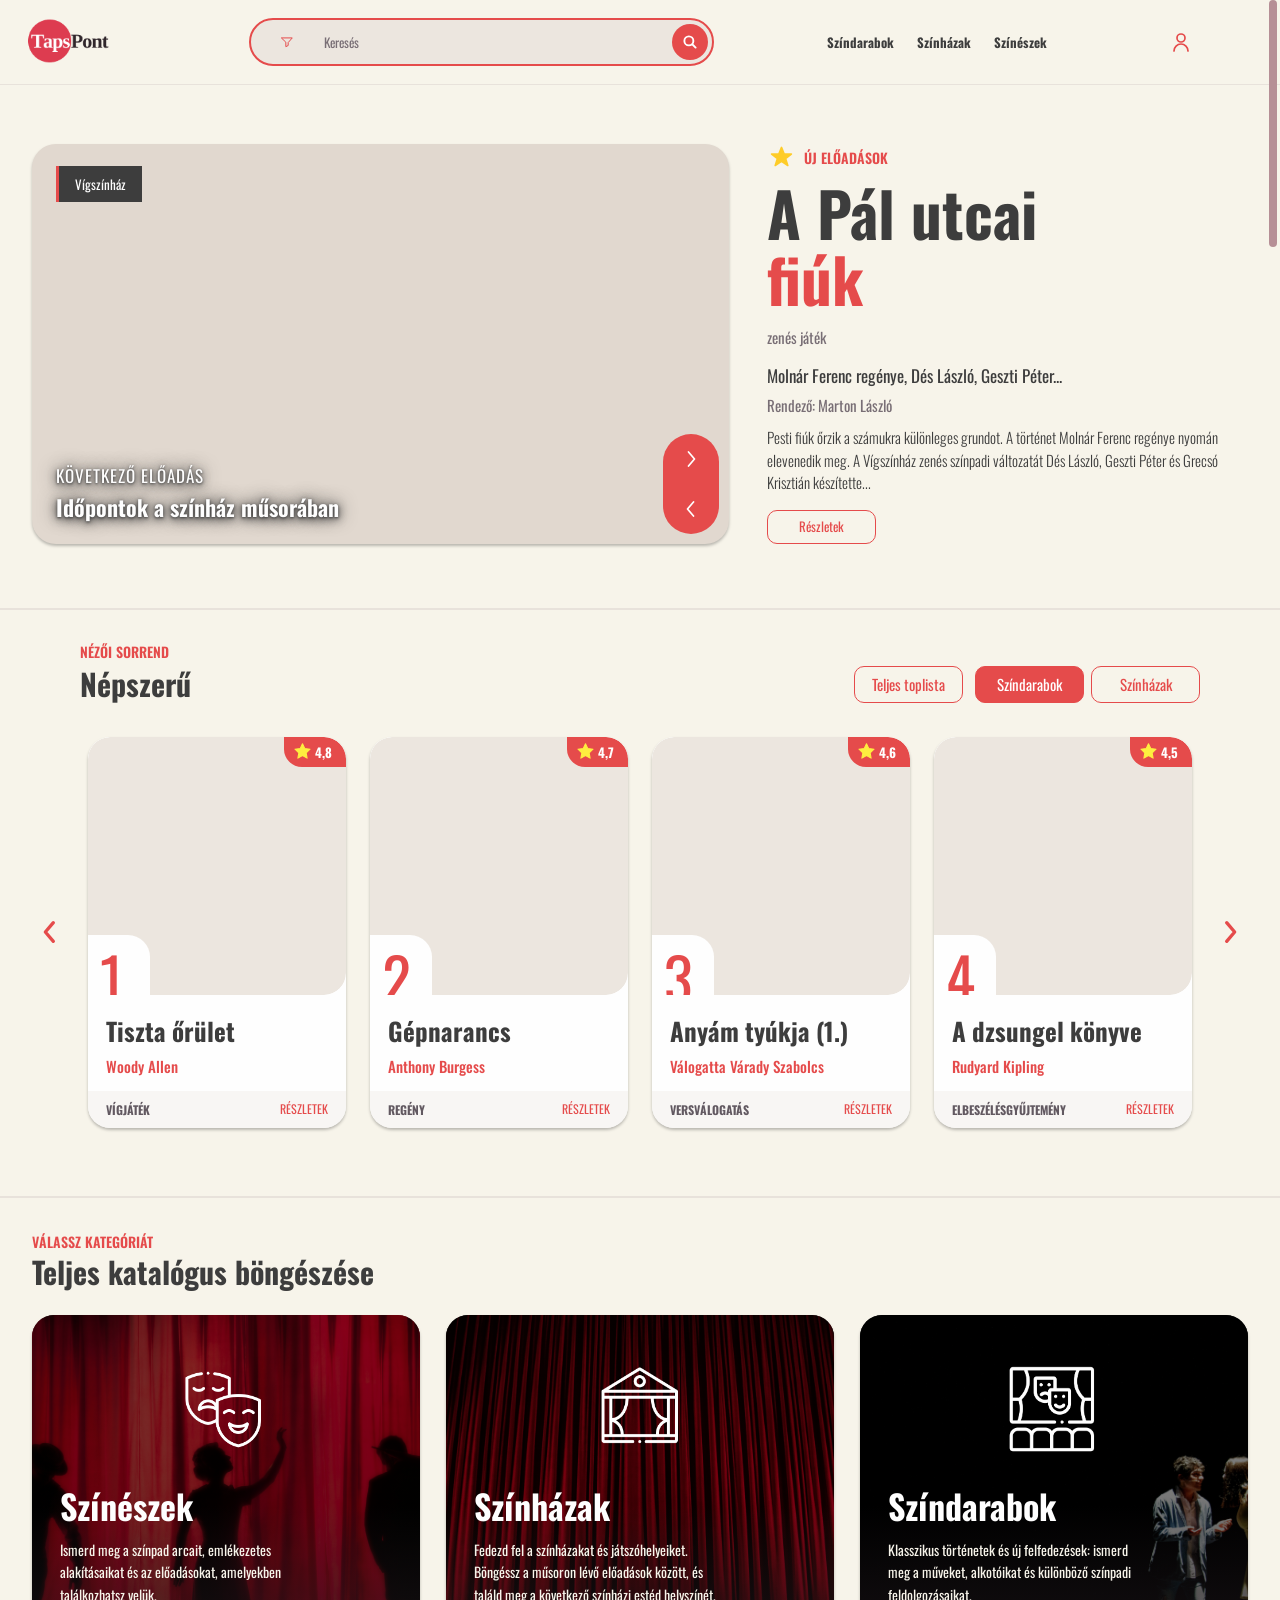
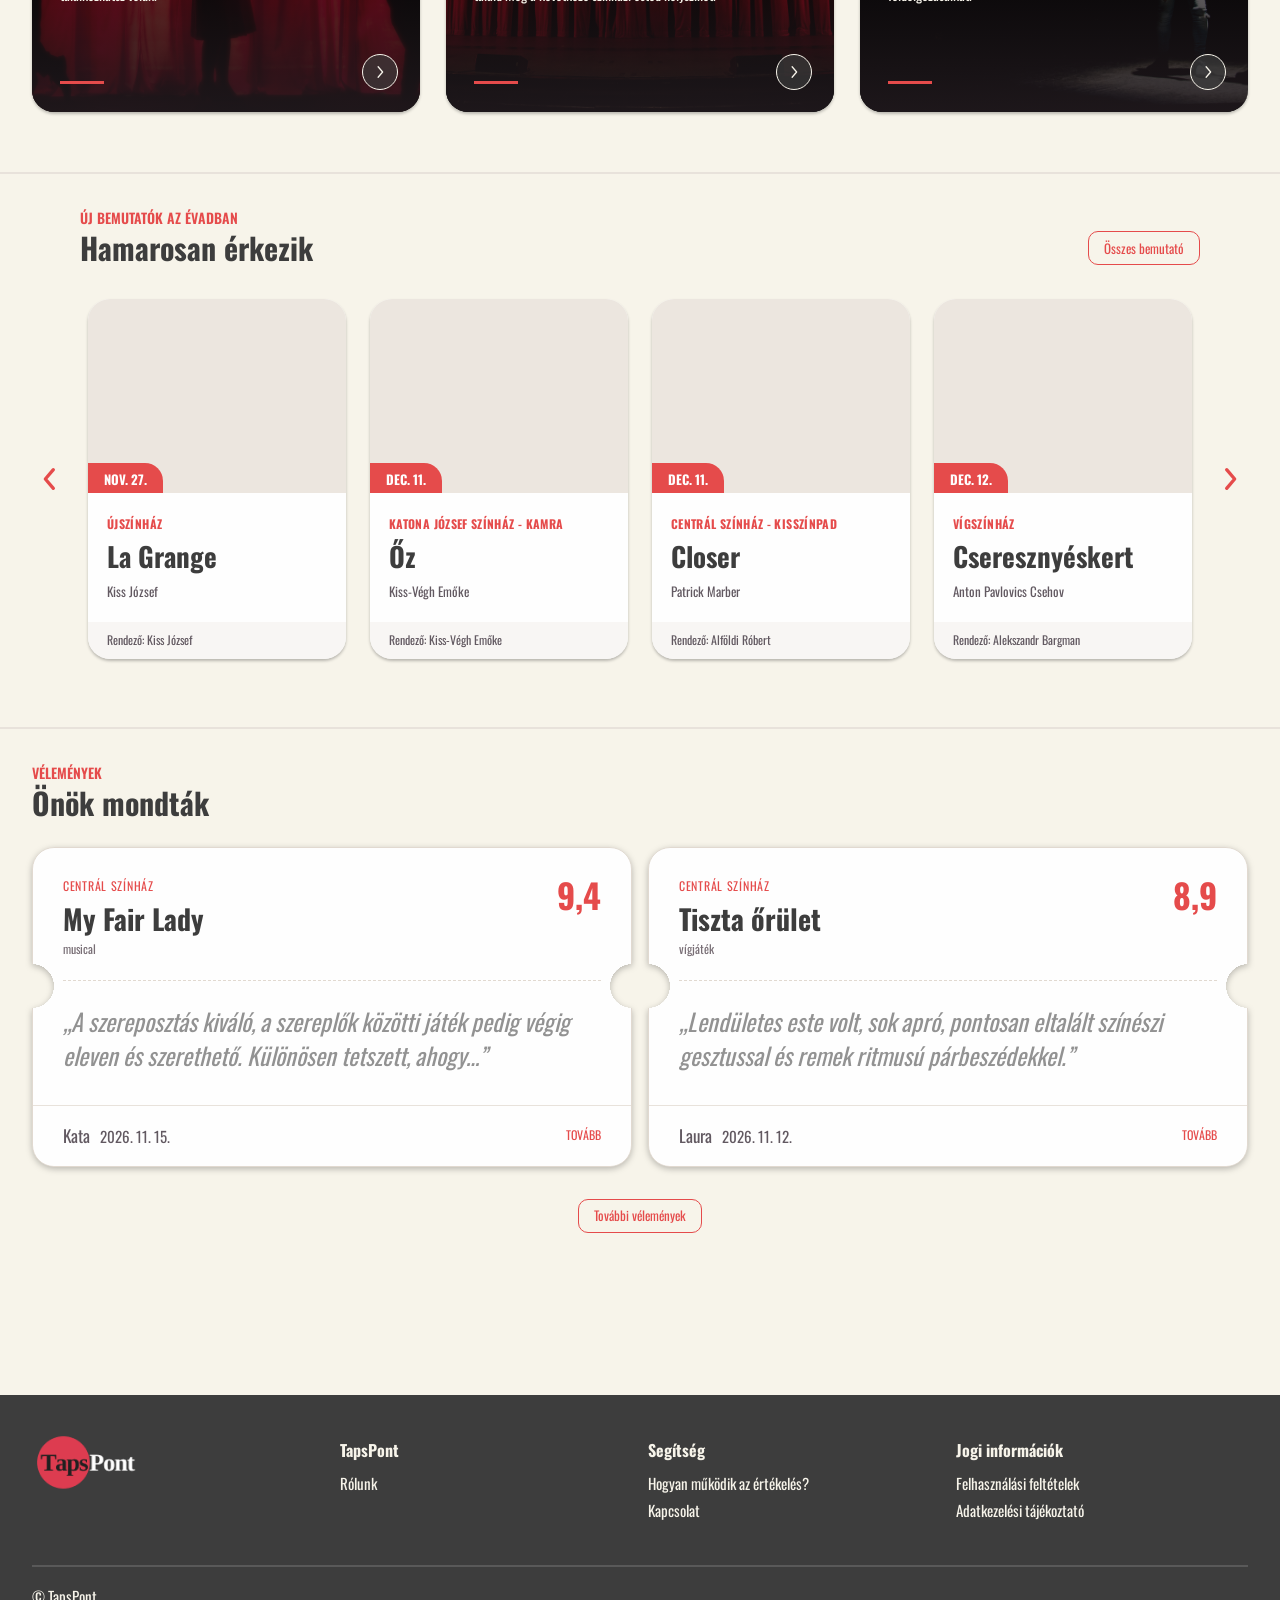
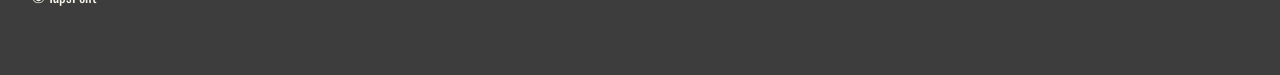
==== commit 3b699ffa: "Kétoszlopos tabletes főoldal javítása" ====
--- a/index.html
+++ b/index.html
@@ -338,26 +338,26 @@
       .hero-controls { right: 72px; bottom: 0; }
       .feature-actions { margin-top: auto; }
     }
-    /* Tableten a kép és a szöveg egymás alatt marad, átfedés nélkül. */
-    @media (min-width: 601px) and (max-width: 1100px) {
-      .hero-grid { grid-template-columns: minmax(0, 1fr); gap: 36px; padding-right: 0; align-items: start; }
+    /* Tableten a kép és a szöveg külön, rugalmas oszlopot kap. */
+    @media (min-width: 700px) and (max-width: 1366px) {
+      .hero-grid { grid-template-columns: minmax(0, 1.45fr) minmax(0, 1fr); gap: clamp(20px, 3vw, 40px); padding-right: 0; align-items: start; }
       .hero-media { width: 100%; min-width: 0; aspect-ratio: auto; }
-      .hero-media .frame { position: relative; inset: auto; width: 100%; height: auto; aspect-ratio: 1.74; overflow: hidden; }
-      .hero-controls { right: 0; bottom: -18px; transform: none; width: 64px; min-width: 64px; height: 112px; }
-      .hero-controls button { height: 56px; }
+      .hero-media .frame { position: relative; inset: auto; width: 100%; height: 0; padding-top: 57.47%; aspect-ratio: auto; overflow: hidden; }
+      .hero-media .frame > img { position: absolute; inset: 0; width: 100%; height: 100%; object-fit: cover; }
+      .hero-controls { right: 10px; bottom: 10px; transform: none; width: 56px; min-width: 56px; height: 100px; }
+      .hero-controls button { height: 50px; }
       .feature, .feature-copy-stack, .feature-copy { min-width: 0; }
-      .feature h1 { font-size: clamp(48px, 7vw, 68px); }
-    }
-    /* A nagyobb, fekvő tabletek is kényelmes, egymás alatti heroelrendezést kapnak. */
-    @media (min-width: 601px) and (max-width: 1366px) and (pointer: coarse) {
-      .hero-grid { grid-template-columns: minmax(0, 1fr); gap: 36px; padding-right: 0; align-items: start; }
-      .hero-media { width: 100%; min-width: 0; aspect-ratio: auto; }
-      .hero-media .frame { position: relative; inset: auto; width: 100%; height: auto; aspect-ratio: 1.74; overflow: hidden; }
-      .hero-controls { right: 0; bottom: -18px; transform: none; width: 64px; min-width: 64px; height: 112px; }
-      .hero-controls button { height: 56px; }
-      .feature, .feature-copy-stack, .feature-copy { min-width: 0; }
-      .feature h1 { font-size: clamp(48px, 7vw, 68px); }
-    }
+      .feature-copy-stack { grid-template-columns: minmax(0, 1fr); }
+      .feature h1 { font-size: clamp(36px, 4.8vw, 62px); }
+    }
+    @media (max-width: 1366px) and (pointer: coarse) {
+      .rank-carousel { --visible-slides: 2; --slide-gap: 16px; --slide-size: calc((100cqi - var(--slide-gap)) / 2); padding-inline: 0; }
+      .rank-carousel .side-navigation { display: none; }
+      .rank-carousel .slide-viewport { overflow-x: auto; scroll-snap-type: x mandatory; scrollbar-width: none; -webkit-overflow-scrolling: touch; }
+      .rank-carousel .slide-viewport::-webkit-scrollbar { display: none; }
+      .rank-card { scroll-snap-align: start; }
+    }
+    @media (max-width: 600px) and (pointer: coarse) { .rank-carousel { --visible-slides: 1; --slide-size: 84cqi; } }
     .topic-tile, .topic-tile:is(:hover, :focus-visible) { border: 0; }
     .topic-tile:focus-visible { outline: 2px solid var(--ink); outline-offset: 3px; }
     @media (prefers-reduced-motion: no-preference) {
@@ -685,7 +685,7 @@
       return [category, entries.slice(0, rankingCount)];
     }));
     let activeRank = rankButtons[0].textContent;
-    const compactRanking = window.matchMedia('(max-width: 960px)');
+    const compactRanking = window.matchMedia('(max-width: 960px), (max-width: 1366px) and (pointer: coarse)');
     let slide = 0;
 
     function openPanel(title, ...content) {
@@ -940,6 +940,8 @@
       const viewport = carousel.querySelector('.slide-viewport');
       const manual = carousel.dataset.carousel === 'manual';
       let visible = false;
+      let lastInteraction = 0;
+      for (const eventName of ['pointerdown', 'touchstart', 'wheel', 'keydown']) viewport.addEventListener(eventName, () => { lastInteraction = Date.now(); }, { passive: true });
 
       function move(direction) {
         if (track.children.length < 2 || track.getAnimations().length) return;
@@ -984,8 +986,14 @@
         visible = entry.isIntersecting;
       }, { threshold: .3 }).observe(viewport);
       window.setInterval(() => {
-        if (!reduceMotion.matches && visible && !document.hidden && !carousel.closest('section').matches(':hover, :focus-within')) {
-          move(1);
+        if (!reduceMotion.matches && visible && !document.hidden && Date.now() - lastInteraction > 6000 && !carousel.closest('section').matches(':focus-within') && !(matchMedia('(hover: hover)').matches && carousel.closest('section').matches(':hover'))) {
+          if (track === rankTrack && compactRanking.matches) {
+            const distance = track.firstElementChild.getBoundingClientRect().width + parseFloat(getComputedStyle(track).columnGap);
+            const end = viewport.scrollWidth - viewport.clientWidth;
+            viewport.scrollTo({ left: viewport.scrollLeft >= end - 2 ? 0 : Math.min(end, viewport.scrollLeft + distance), behavior: 'smooth' });
+          } else {
+            move(1);
+          }
         }
       }, 6000);
     }
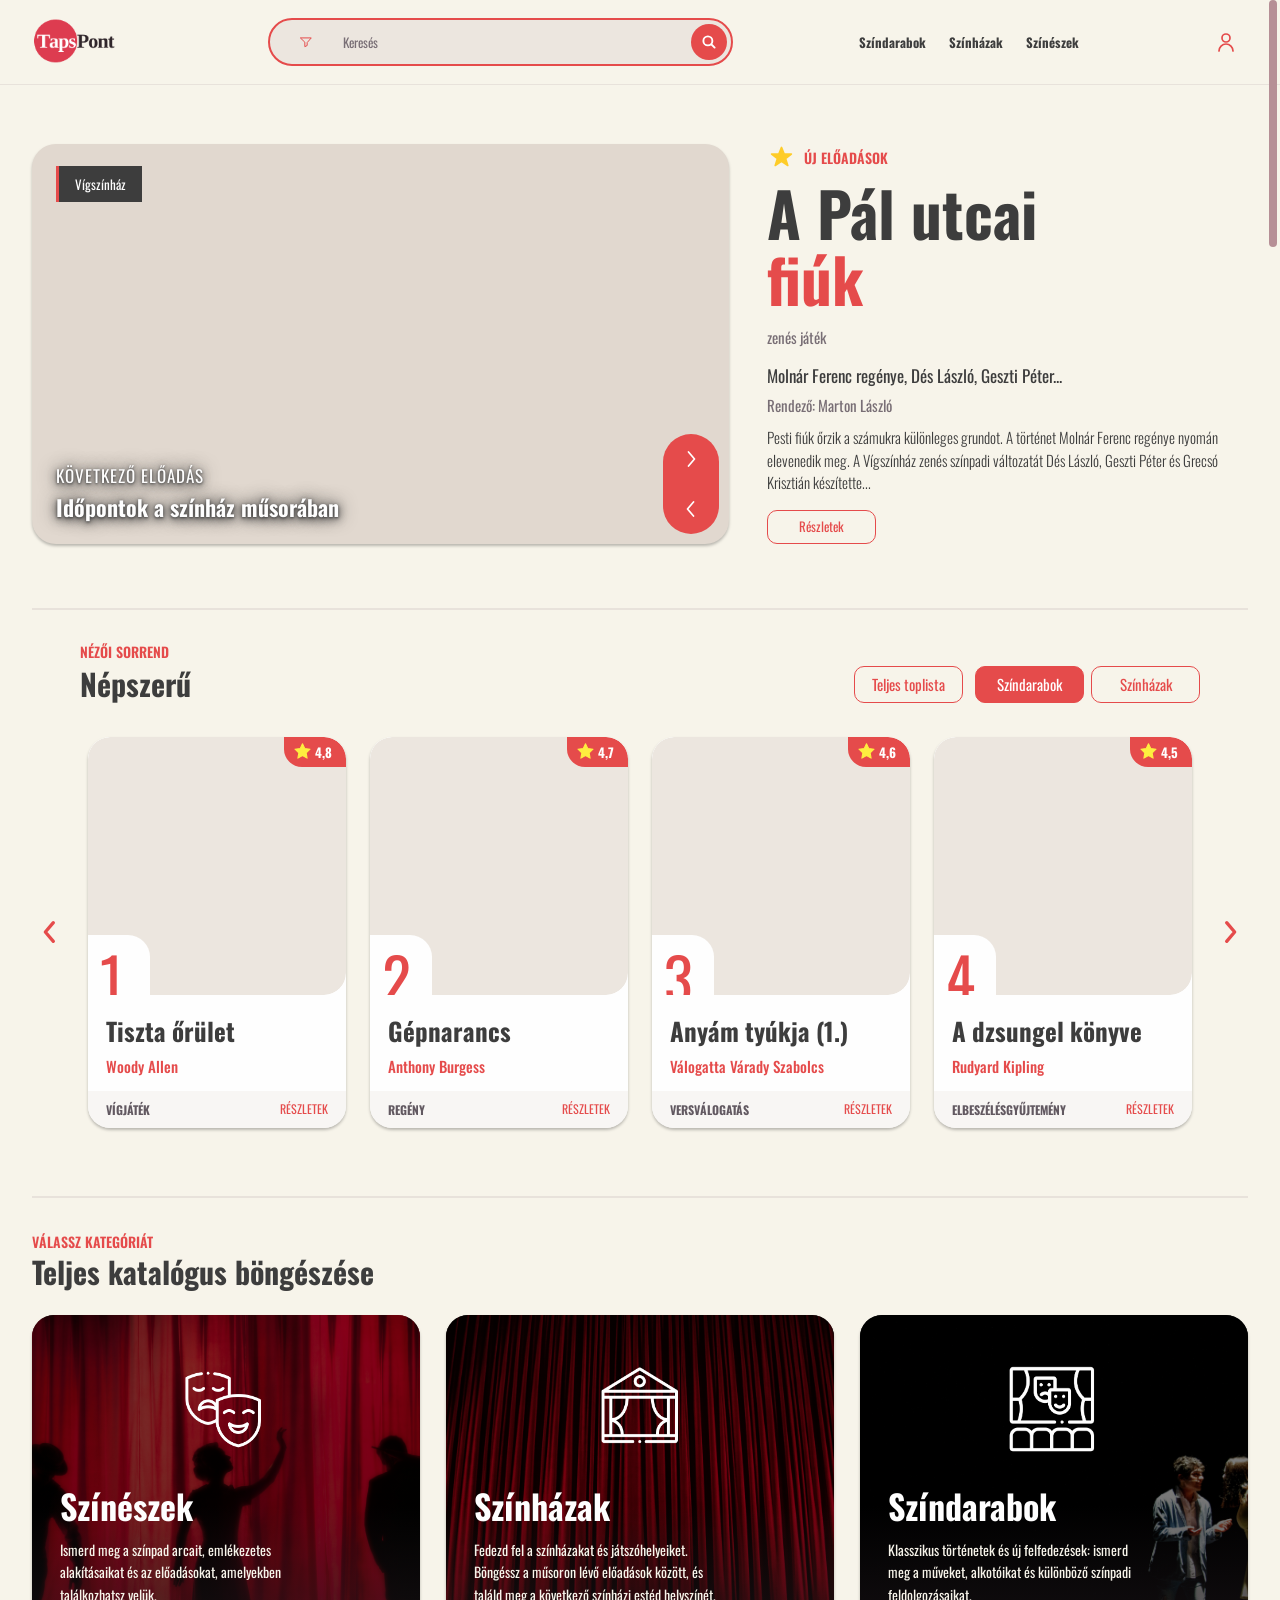
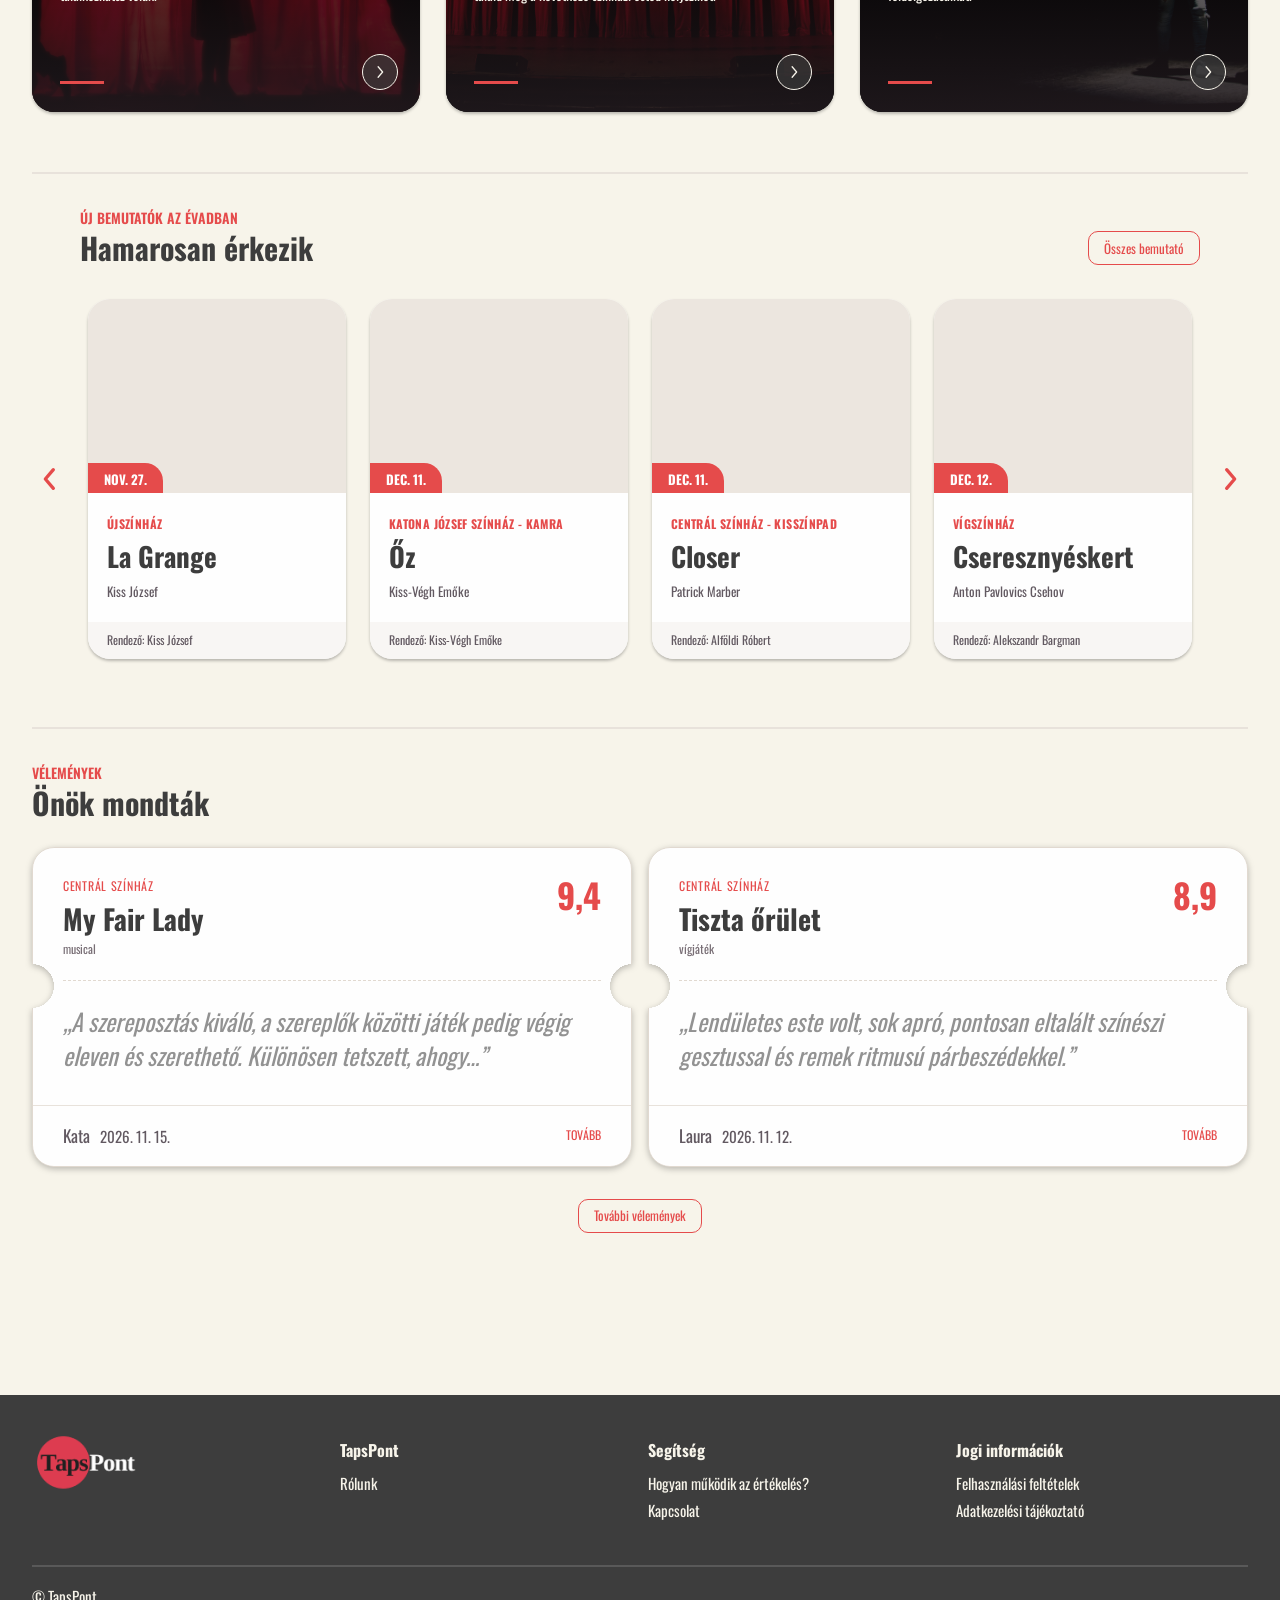
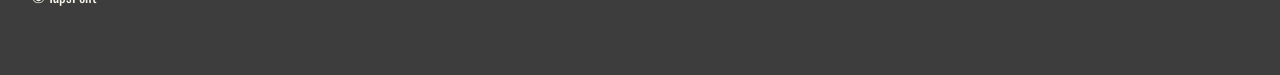
==== commit 6a2d813f: "Főoldali konténer és hero igazítása" ====
--- a/index.html
+++ b/index.html
@@ -338,9 +338,9 @@
       .hero-controls { right: 72px; bottom: 0; }
       .feature-actions { margin-top: auto; }
     }
-    /* Tableten a kép és a szöveg külön, rugalmas oszlopot kap. */
-    @media (min-width: 700px) and (max-width: 1366px) {
-      .hero-grid { grid-template-columns: minmax(0, 1.45fr) minmax(0, 1fr); gap: clamp(20px, 3vw, 40px); padding-right: 0; align-items: start; }
+    /* Tableten és nagyobb képernyőn a kép és a szöveg külön, rugalmas oszlopot kap. */
+    @media (min-width: 700px) {
+      .hero-grid { grid-template-columns: minmax(0, 1.45fr) minmax(0, 1fr); gap: clamp(24px, 3vw, 40px); padding-right: 0; align-items: start; }
       .hero-media { width: 100%; min-width: 0; aspect-ratio: auto; }
       .hero-media .frame { position: relative; inset: auto; width: 100%; height: 0; padding-top: 57.47%; aspect-ratio: auto; overflow: hidden; }
       .hero-media .frame > img { position: absolute; inset: 0; width: 100%; height: 100%; object-fit: cover; }
@@ -348,7 +348,7 @@
       .hero-controls button { height: 50px; }
       .feature, .feature-copy-stack, .feature-copy { min-width: 0; }
       .feature-copy-stack { grid-template-columns: minmax(0, 1fr); }
-      .feature h1 { font-size: clamp(36px, 4.8vw, 62px); }
+      .feature h1 { font-size: clamp(36px, 4.8vw, 62px); overflow-wrap: normal; word-break: normal; }
     }
     @media (max-width: 1366px) and (pointer: coarse) {
       .rank-carousel { --visible-slides: 2; --slide-gap: 16px; --slide-size: calc((100cqi - var(--slide-gap)) / 2); padding-inline: 0; }
@@ -358,6 +358,20 @@
       .rank-card { scroll-snap-align: start; }
     }
     @media (max-width: 600px) and (pointer: coarse) { .rank-carousel { --visible-slides: 1; --slide-size: 84cqi; } }
+    /* A főoldal közös, szimmetrikus konténere és a hero felső igazítása. */
+    @media (min-width: 700px) {
+      .site-header .header-inner, .hero.wrap, main.wrap, .site-footer .wrap {
+        width: calc(100% - 48px); max-width: 1216px; margin-left: auto; margin-right: auto;
+      }
+      .site-header .header-inner { padding-left: 0; padding-right: 0; }
+      .hero-grid { align-items: start; }
+      .hero-media, .feature, .feature-copy-stack, .feature-copy { min-width: 0; }
+      .feature { align-self: start; }
+      .feature-label { margin-top: 0; }
+      main > .block { min-width: 0; }
+      main > .block::before { left: 0; width: 100%; transform: none; }
+      .rank-carousel .slide-viewport, .premiere-carousel .slide-viewport { min-width: 0; max-width: 100%; }
+    }
     .topic-tile, .topic-tile:is(:hover, :focus-visible) { border: 0; }
     .topic-tile:focus-visible { outline: 2px solid var(--ink); outline-offset: 3px; }
     @media (prefers-reduced-motion: no-preference) {
